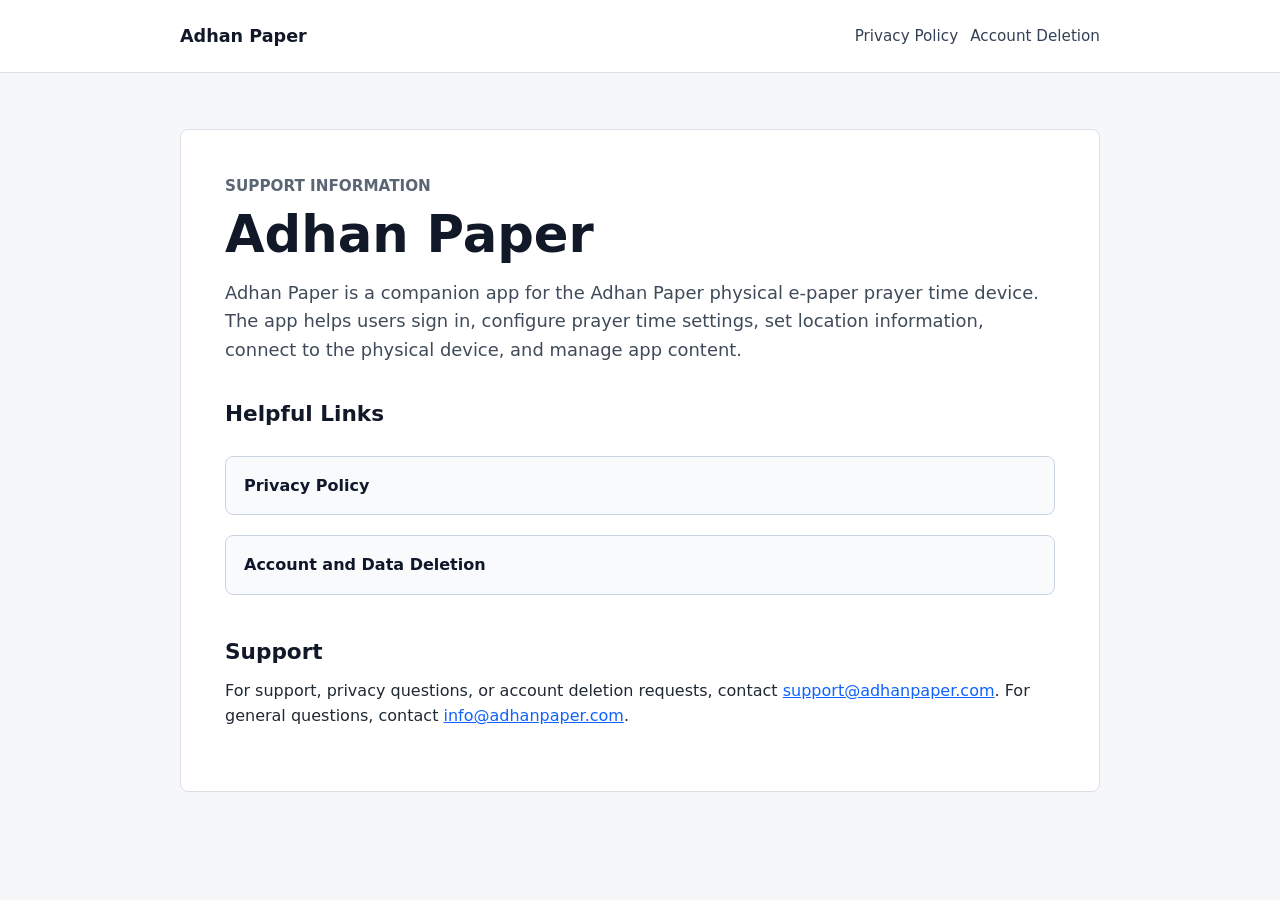
==== index.html @ adb414c2 "Add Adhan Paper public support site" ====
<!doctype html>
<html lang="en">
  <head>
    <meta charset="utf-8">
    <meta name="viewport" content="width=device-width, initial-scale=1">
    <title>Adhan Paper</title>
    <link rel="stylesheet" href="styles.css">
  </head>
  <body>
    <header class="site-header">
      <div class="site-header__inner">
        <a class="brand" href="./">Adhan Paper</a>
        <nav class="nav" aria-label="Main navigation">
          <a href="privacy/">Privacy Policy</a>
          <a href="account-deletion/">Account Deletion</a>
        </nav>
      </div>
    </header>

    <main class="page">
      <section class="panel">
        <p class="eyebrow">Support information</p>
        <h1>Adhan Paper</h1>
        <p class="lead">
          Adhan Paper is a companion app for the Adhan Paper physical e-paper prayer
          time device. The app helps users sign in, configure prayer time settings,
          set location information, connect to the physical device, and manage app
          content.
        </p>

        <h2>Helpful Links</h2>
        <ul class="link-list">
          <li><a href="privacy/">Privacy Policy</a></li>
          <li><a href="account-deletion/">Account and Data Deletion</a></li>
        </ul>

        <h2>Support</h2>
        <p>
          For support, privacy questions, or account deletion requests, contact
          <a href="mailto:support@adhanpaper.com">support@adhanpaper.com</a>.
          For general questions, contact
          <a href="mailto:info@adhanpaper.com">info@adhanpaper.com</a>.
        </p>
      </section>
    </main>
  </body>
</html>
---- styles.css ----
* {
  box-sizing: border-box;
}

:root {
  color-scheme: light;
  font-family:
    Inter, ui-sans-serif, system-ui, -apple-system, BlinkMacSystemFont, "Segoe UI",
    sans-serif;
  background: #f6f7f9;
  color: #1f2933;
}

body {
  margin: 0;
  min-height: 100vh;
  background: #f6f7f9;
  line-height: 1.6;
}

a {
  color: #0f62fe;
}

.site-header {
  border-bottom: 1px solid #dce1e7;
  background: #ffffff;
}

.site-header__inner,
.page {
  width: min(100% - 32px, 920px);
  margin: 0 auto;
}

.site-header__inner {
  display: flex;
  min-height: 72px;
  align-items: center;
  justify-content: space-between;
  gap: 24px;
}

.brand {
  color: #111827;
  font-size: 1.1rem;
  font-weight: 700;
  text-decoration: none;
}

.nav {
  display: flex;
  flex-wrap: wrap;
  gap: 12px;
  font-size: 0.95rem;
}

.nav a {
  color: #334155;
  text-decoration: none;
}

.nav a:hover,
.brand:hover {
  text-decoration: underline;
}

.page {
  padding: 56px 0 72px;
}

.panel {
  border: 1px solid #dce1e7;
  border-radius: 8px;
  background: #ffffff;
  padding: clamp(24px, 4vw, 44px);
}

.eyebrow {
  margin: 0 0 8px;
  color: #5b6675;
  font-size: 0.95rem;
  font-weight: 700;
  letter-spacing: 0;
  text-transform: uppercase;
}

h1 {
  margin: 0 0 16px;
  color: #111827;
  font-size: clamp(2rem, 4vw, 3.4rem);
  line-height: 1.1;
  letter-spacing: 0;
}

h2 {
  margin: 36px 0 12px;
  color: #111827;
  font-size: 1.35rem;
  line-height: 1.25;
  letter-spacing: 0;
}

p,
ul {
  margin: 0 0 18px;
}

ul {
  padding-left: 1.25rem;
}

li {
  margin: 0 0 8px;
}

.lead {
  color: #3f4b5a;
  font-size: 1.12rem;
}

.link-list {
  display: grid;
  gap: 12px;
  margin: 28px 0;
  padding: 0;
  list-style: none;
}

.link-list a {
  display: block;
  border: 1px solid #cbd5e1;
  border-radius: 8px;
  padding: 16px 18px;
  background: #f8fafc;
  color: #0f172a;
  font-weight: 700;
  text-decoration: none;
}

.link-list a:hover {
  border-color: #0f62fe;
  color: #0f62fe;
}

.meta {
  color: #5b6675;
}

.footer {
  margin-top: 36px;
  color: #5b6675;
  font-size: 0.95rem;
}

@media (max-width: 640px) {
  .site-header__inner {
    align-items: flex-start;
    flex-direction: column;
    justify-content: center;
    padding: 16px 0;
  }

  .page {
    padding-top: 32px;
  }
}
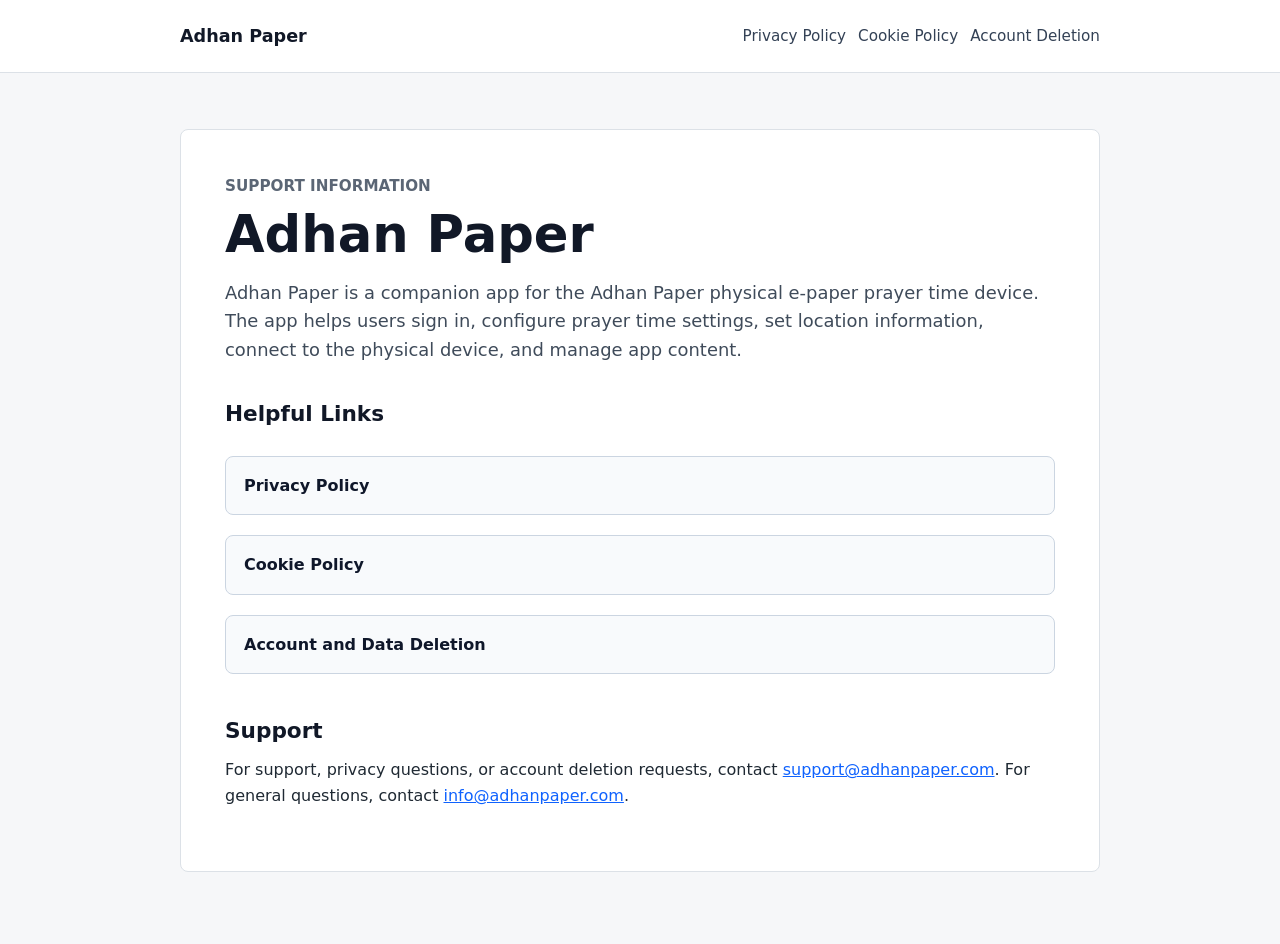
==== commit b1771e41: "Update privacy policy disclosures" ====
--- a/index.html
+++ b/index.html
@@ -12,6 +12,7 @@
         <a class="brand" href="./">Adhan Paper</a>
         <nav class="nav" aria-label="Main navigation">
           <a href="privacy/">Privacy Policy</a>
+          <a href="cookie-policy/">Cookie Policy</a>
           <a href="account-deletion/">Account Deletion</a>
         </nav>
       </div>
@@ -31,6 +32,7 @@
         <h2>Helpful Links</h2>
         <ul class="link-list">
           <li><a href="privacy/">Privacy Policy</a></li>
+          <li><a href="cookie-policy/">Cookie Policy</a></li>
           <li><a href="account-deletion/">Account and Data Deletion</a></li>
         </ul>
 
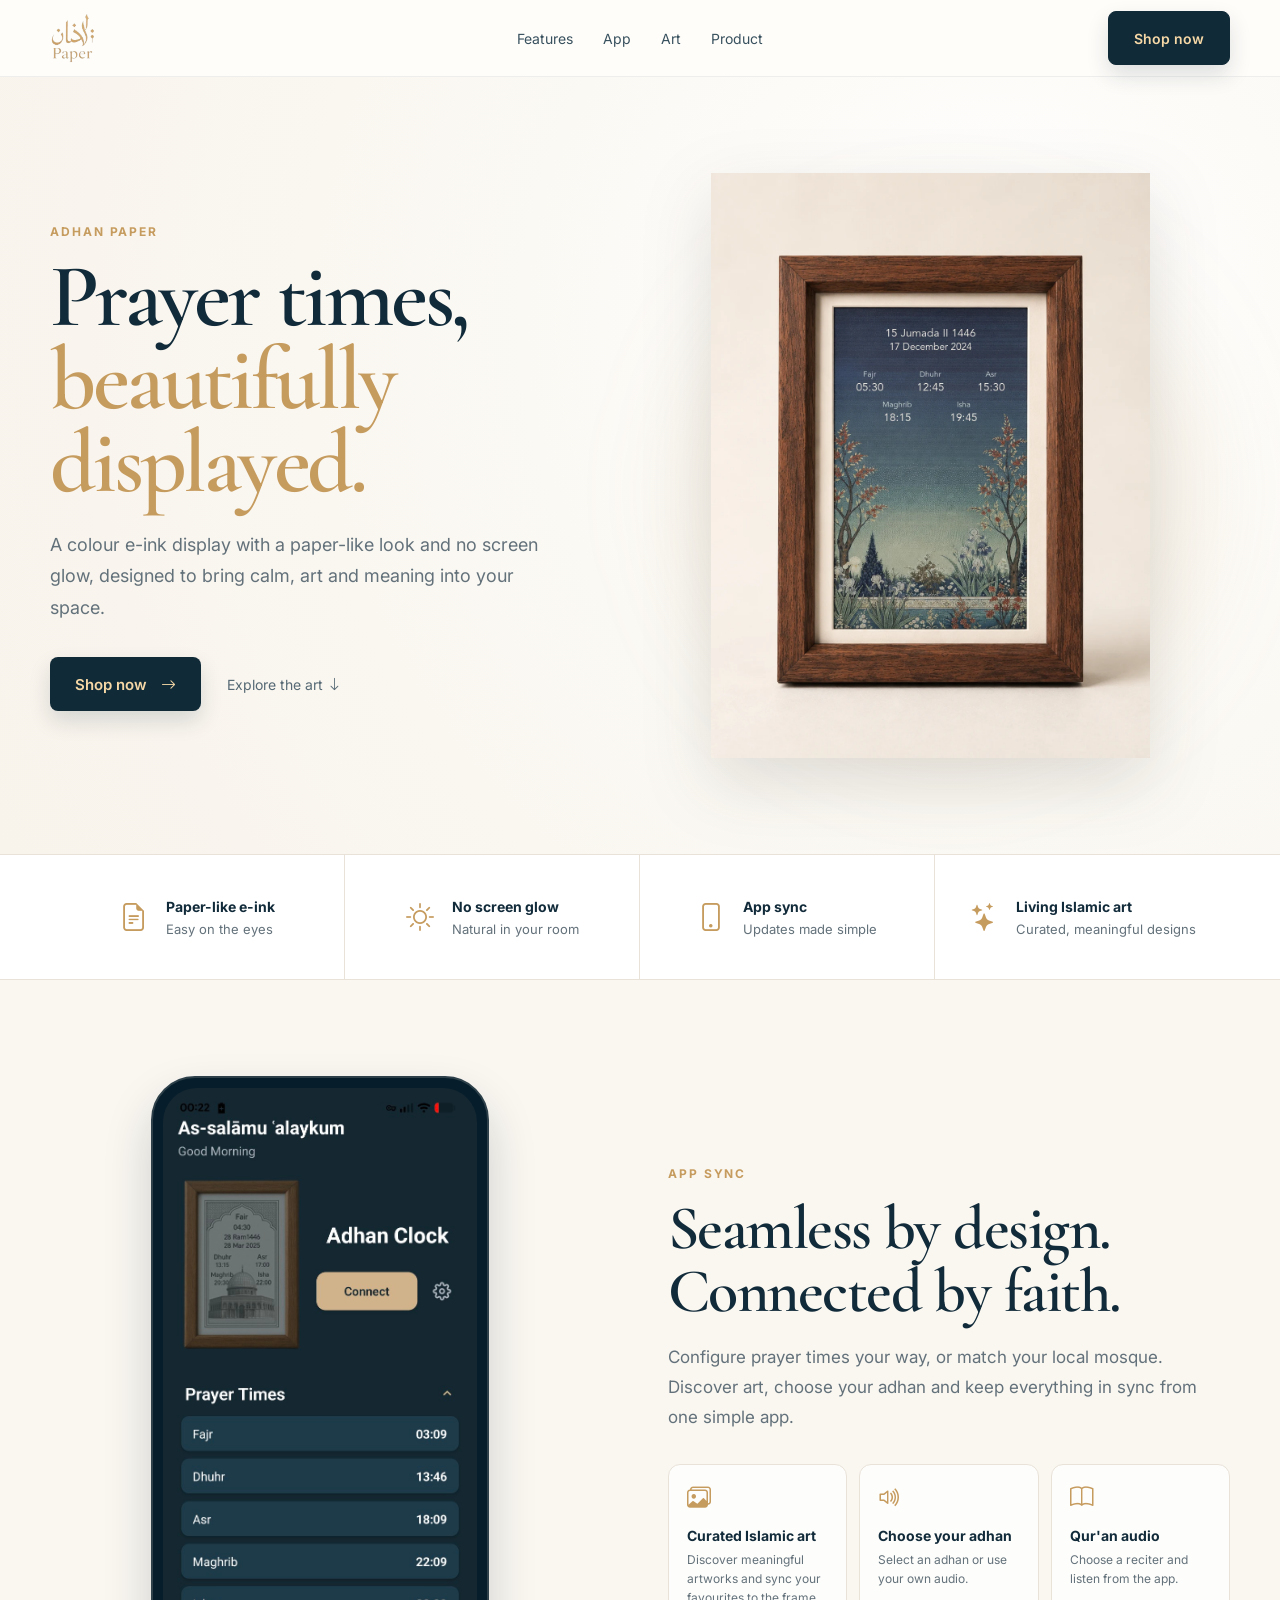
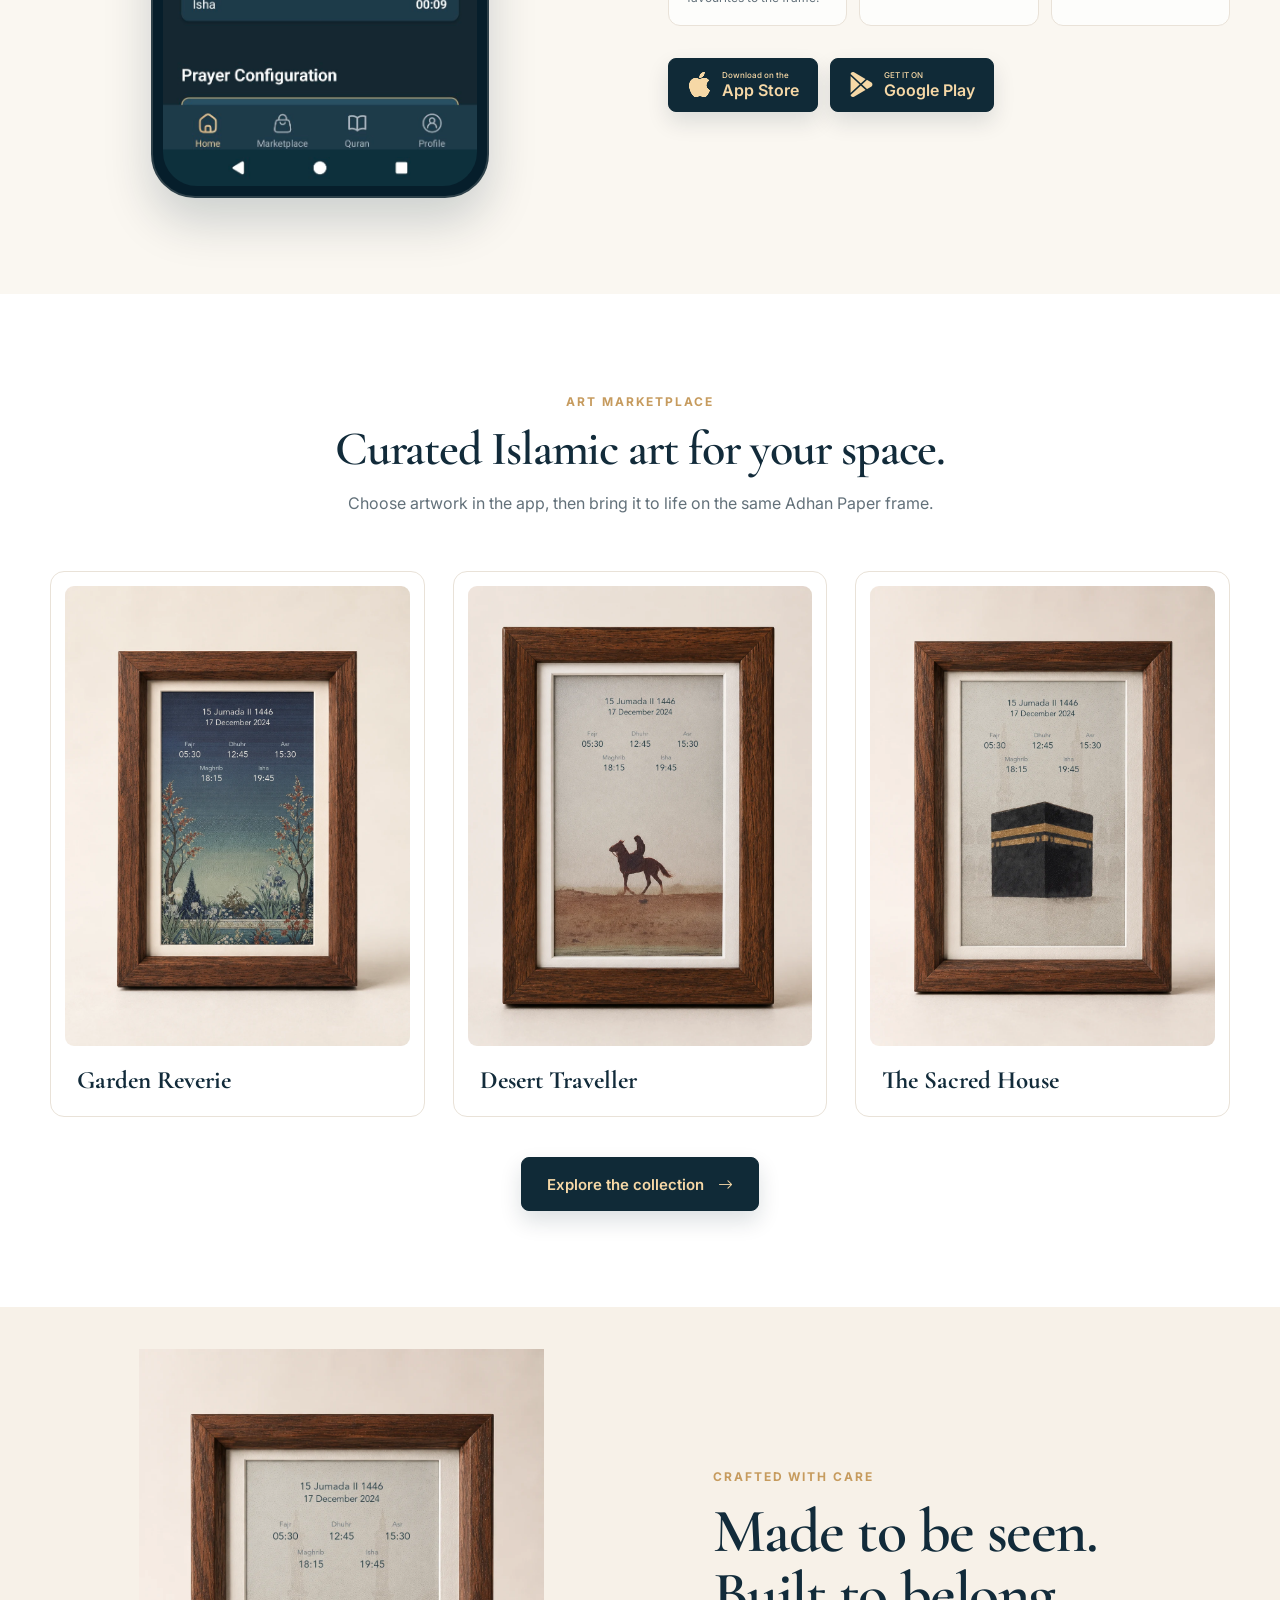
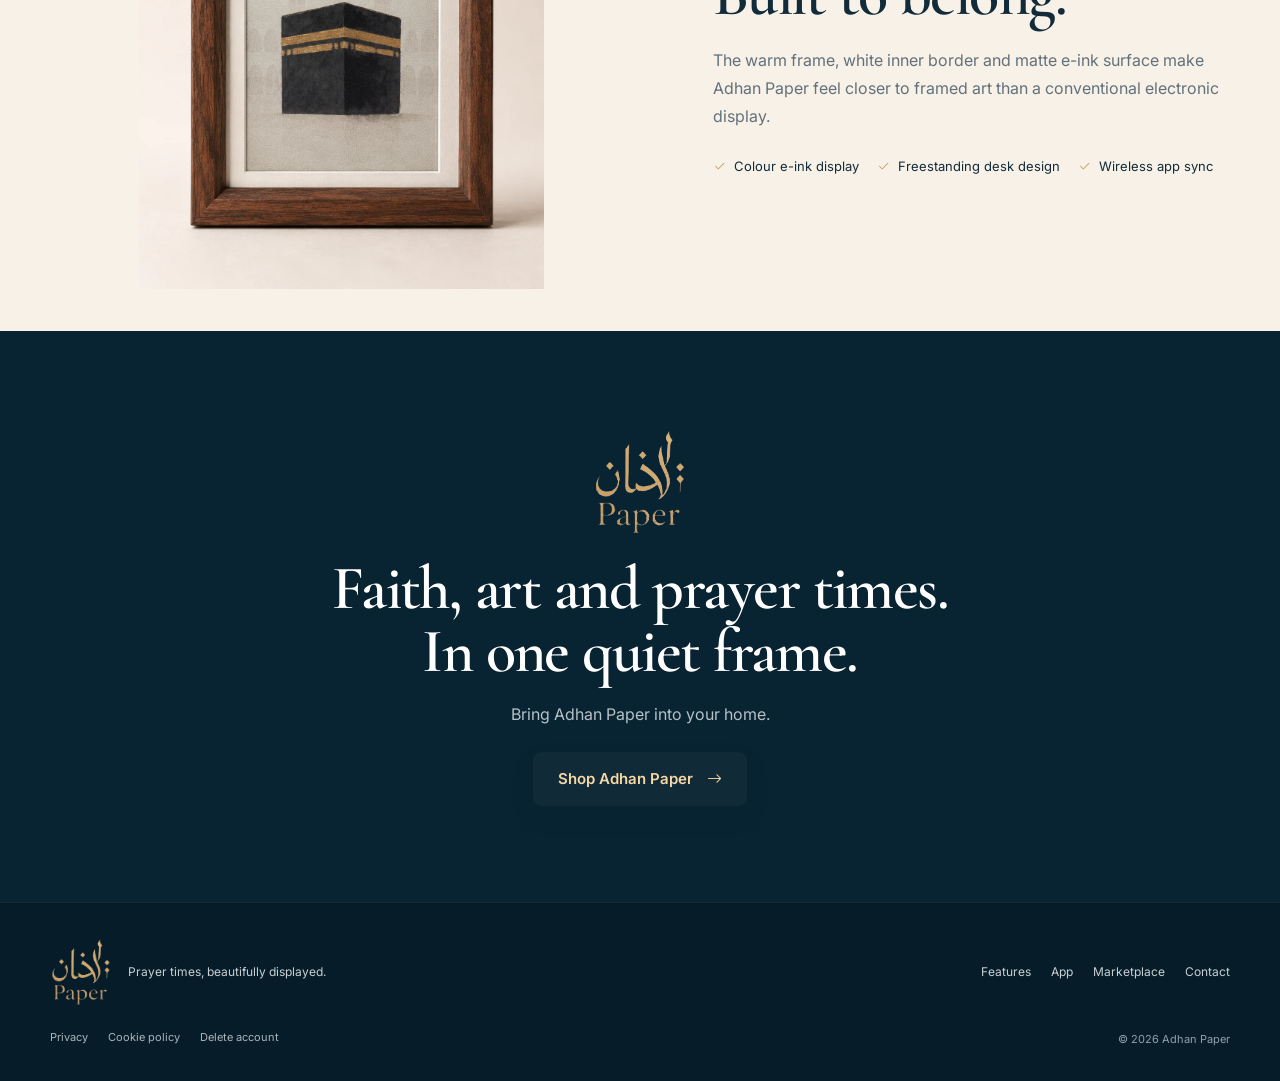
==== commit 18d3f015: "Launch Adhan Paper landing page" ====
--- a/index.html
+++ b/index.html
@@ -1,49 +1,234 @@
 <!doctype html>
 <html lang="en">
-  <head>
-    <meta charset="utf-8">
-    <meta name="viewport" content="width=device-width, initial-scale=1">
-    <title>Adhan Paper</title>
-    <link rel="stylesheet" href="styles.css">
-  </head>
-  <body>
-    <header class="site-header">
-      <div class="site-header__inner">
-        <a class="brand" href="./">Adhan Paper</a>
-        <nav class="nav" aria-label="Main navigation">
-          <a href="privacy/">Privacy Policy</a>
-          <a href="cookie-policy/">Cookie Policy</a>
-          <a href="account-deletion/">Account Deletion</a>
-        </nav>
-      </div>
-    </header>
-
-    <main class="page">
-      <section class="panel">
-        <p class="eyebrow">Support information</p>
-        <h1>Adhan Paper</h1>
-        <p class="lead">
-          Adhan Paper is a companion app for the Adhan Paper physical e-paper prayer
-          time device. The app helps users sign in, configure prayer time settings,
-          set location information, connect to the physical device, and manage app
-          content.
-        </p>
-
-        <h2>Helpful Links</h2>
-        <ul class="link-list">
-          <li><a href="privacy/">Privacy Policy</a></li>
-          <li><a href="cookie-policy/">Cookie Policy</a></li>
-          <li><a href="account-deletion/">Account and Data Deletion</a></li>
-        </ul>
-
-        <h2>Support</h2>
-        <p>
-          For support, privacy questions, or account deletion requests, contact
-          <a href="mailto:support@adhanpaper.com">support@adhanpaper.com</a>.
-          For general questions, contact
-          <a href="mailto:info@adhanpaper.com">info@adhanpaper.com</a>.
-        </p>
-      </section>
-    </main>
-  </body>
+<head>
+  <meta charset="utf-8" />
+  <meta name="viewport" content="width=device-width, initial-scale=1" />
+  <meta name="theme-color" content="#fbf8f2" />
+  <meta name="description" content="Adhan Paper — prayer times, beautifully displayed on a paper-like colour e-ink frame." />
+  <title>Adhan Paper — Prayer times, beautifully displayed</title>
+
+  <link rel="preconnect" href="https://fonts.googleapis.com">
+  <link rel="preconnect" href="https://fonts.gstatic.com" crossorigin>
+  <link rel="icon" type="image/png" href="assets/logo-gold.png" />
+  <link href="https://fonts.googleapis.com/css2?family=Cormorant+Garamond:wght@500;600;700&amp;family=Inter:wght@400;500;600;700&amp;display=swap" rel="stylesheet">
+  <link rel="stylesheet" href="https://cdn.jsdelivr.net/npm/bootstrap-icons@1.11.3/font/bootstrap-icons.min.css">
+  <link rel="stylesheet" href="styles.css?v=20260904-2" />
+</head>
+<body>
+  <header class="site-header" id="top">
+    <div class="container header-inner">
+      <a class="brand" href="#top" aria-label="Adhan Paper home">
+        <img src="assets/logo-gold.png" alt="Adhan Paper" />
+      </a>
+      <nav class="desktop-nav" aria-label="Primary navigation">
+        <a href="#features">Features</a>
+        <a href="#app">App</a>
+        <a href="#art">Art</a>
+        <a href="#product">Product</a>
+      </nav>
+      <a class="nav-cta" href="#buy" data-shop-link>Shop now</a>
+    </div>
+  </header>
+
+  <main>
+    <section class="hero section-pad">
+      <div class="container hero-grid">
+        <div class="hero-copy reveal">
+          <span class="eyebrow">ADHAN PAPER</span>
+          <h1>Prayer times,<br><em>beautifully displayed.</em></h1>
+          <p class="lead">A colour e-ink display with a paper-like look and no screen glow, designed to bring calm, art and meaning into your space.</p>
+          <div class="hero-actions">
+            <a class="button button-primary" href="#buy" data-shop-link>Shop now <i class="bi bi-arrow-right"></i></a>
+            <a class="text-link" href="#art">Explore the art <i class="bi bi-arrow-down"></i></a>
+          </div>
+        </div>
+        <div class="hero-visual reveal delay-1">
+          <img src="assets/art-garden-with-times.webp" alt="Adhan Paper displaying Garden Reverie with the date and daily prayer times" />
+        </div>
+      </div>
+    </section>
+
+    <section class="feature-strip" id="features" aria-label="Key features">
+      <div class="container feature-grid">
+        <article class="feature-item">
+          <i class="bi bi-file-earmark-text"></i>
+          <div><strong>Paper-like e-ink</strong><span>Easy on the eyes</span></div>
+        </article>
+        <article class="feature-item">
+          <i class="bi bi-brightness-high"></i>
+          <div><strong>No screen glow</strong><span>Natural in your room</span></div>
+        </article>
+        <article class="feature-item">
+          <i class="bi bi-phone"></i>
+          <div><strong>App sync</strong><span>Updates made simple</span></div>
+        </article>
+        <article class="feature-item">
+          <i class="bi bi-stars"></i>
+          <div><strong>Living Islamic art</strong><span>Curated, meaningful designs</span></div>
+        </article>
+      </div>
+    </section>
+
+    <section class="app-section section-pad" id="app">
+      <div class="container app-grid">
+        <div class="app-showcase-single reveal" aria-label="Adhan Paper app home screen">
+          <div class="app-phone-frame">
+            <img src="assets/app-home.png" alt="Adhan Paper app home screen with prayer times" />
+          </div>
+          <div class="store-buttons store-buttons-mobile" aria-label="Download the Adhan Paper app">
+            <a class="store-button" href="#" data-app-link aria-label="Download on the App Store"><i class="bi bi-apple"></i><span><small>Download on the</small>App Store</span></a>
+            <a class="store-button" href="#" data-play-link aria-label="Get it on Google Play"><i class="bi bi-google-play"></i><span><small>GET IT ON</small>Google Play</span></a>
+          </div>
+        </div>
+        <div class="app-copy reveal delay-1">
+          <span class="eyebrow">APP SYNC</span>
+          <h2>Seamless by design.<br>Connected by faith.</h2>
+          <p>Configure prayer times your way, or match your local mosque. Discover art, choose your adhan and keep everything in sync from one simple app.</p>
+          <div class="mini-features">
+            <article>
+              <i class="bi bi-images"></i>
+              <div><strong>Curated Islamic art</strong><span>Discover meaningful artworks and sync your favourites to the frame.</span></div>
+            </article>
+            <article>
+              <i class="bi bi-volume-up"></i>
+              <div><strong>Choose your adhan</strong><span>Select an adhan or use your own audio.</span></div>
+            </article>
+            <article>
+              <i class="bi bi-book"></i>
+              <div><strong>Qur'an audio</strong><span>Choose a reciter and listen from the app.</span></div>
+            </article>
+          </div>
+          <div class="store-buttons store-buttons-desktop">
+            <a class="store-button" href="#" data-app-link aria-label="Download on the App Store"><i class="bi bi-apple"></i><span><small>Download on the</small>App Store</span></a>
+            <a class="store-button" href="#" data-play-link aria-label="Get it on Google Play"><i class="bi bi-google-play"></i><span><small>GET IT ON</small>Google Play</span></a>
+          </div>
+        </div>
+      </div>
+    </section>
+
+    <section class="art-section section-pad" id="art">
+      <div class="container">
+        <div class="section-heading centered reveal">
+          <span class="eyebrow">ART MARKETPLACE</span>
+          <h2>Curated Islamic art for your space.</h2>
+          <p>Choose artwork in the app, then bring it to life on the same Adhan Paper frame.</p>
+        </div>
+
+        <div class="art-grid">
+          <article class="art-card reveal">
+            <div class="art-frame"><img src="assets/art-garden-with-times.webp" alt="Garden Reverie on Adhan Paper with Islamic and Gregorian dates and five daily prayer times" loading="lazy" /></div>
+            <h3>Garden Reverie</h3>
+          </article>
+          <article class="art-card reveal delay-1">
+            <div class="art-frame"><img src="assets/art-desert-rider-with-times.webp" alt="Desert Traveller on Adhan Paper with Islamic and Gregorian dates and five daily prayer times" loading="lazy" /></div>
+            <h3>Desert Traveller</h3>
+          </article>
+          <article class="art-card reveal delay-2">
+            <div class="art-frame"><img src="assets/art-kaaba-with-times.webp" alt="The Sacred House on Adhan Paper with Islamic and Gregorian dates and five daily prayer times" loading="lazy" /></div>
+            <h3>The Sacred House</h3>
+          </article>
+        </div>
+
+        <div class="center-action reveal">
+          <a class="button button-outline" href="#" data-marketplace-link>Explore the collection <i class="bi bi-arrow-right"></i></a>
+        </div>
+      </div>
+    </section>
+
+    <section class="product-section" id="product">
+      <div class="container product-grid">
+        <div class="product-image reveal"><img src="assets/art-kaaba-with-times.webp" alt="Adhan Paper displaying The Sacred House with the date and daily prayer times" loading="lazy" /></div>
+        <div class="product-copy reveal delay-1">
+          <span class="eyebrow">CRAFTED WITH CARE</span>
+          <h2>Made to be seen.<br>Built to belong.</h2>
+          <p>The warm frame, white inner border and matte e-ink surface make Adhan Paper feel closer to framed art than a conventional electronic display.</p>
+          <div class="product-points">
+            <span><i class="bi bi-check2"></i> Colour e-ink display</span>
+            <span><i class="bi bi-check2"></i> Freestanding desk design</span>
+            <span><i class="bi bi-check2"></i> Wireless app sync</span>
+          </div>
+        </div>
+      </div>
+    </section>
+
+    <section class="closing-cta section-pad" id="buy">
+      <div class="container closing-inner reveal">
+        <img src="assets/logo-gold.png" alt="" aria-hidden="true" />
+        <h2>Faith, art and prayer times.<br>In one quiet frame.</h2>
+        <p>Bring Adhan Paper into your home.</p>
+        <a class="button button-primary" href="#" data-shop-link>Shop Adhan Paper <i class="bi bi-arrow-right"></i></a>
+      </div>
+    </section>
+  </main>
+
+  <footer class="site-footer">
+    <div class="container footer-inner">
+      <div class="footer-brand">
+        <img src="assets/logo-gold.png" alt="Adhan Paper" />
+        <span>Prayer times, beautifully displayed.</span>
+      </div>
+      <div class="footer-links">
+        <a href="#features">Features</a>
+        <a href="#app">App</a>
+        <a href="#art">Marketplace</a>
+        <a href="mailto:info@adhanpaper.com">Contact</a>
+      </div>
+      <nav class="footer-legal" aria-label="Legal links">
+        <a href="privacy/">Privacy</a>
+        <a href="cookie-policy/">Cookie policy</a>
+        <a href="account-deletion/">Delete account</a>
+      </nav>
+      <div class="footer-meta">
+        <small>© <span id="year"></span> Adhan Paper</small>
+      </div>
+    </div>
+  </footer>
+
+
+  <div class="waitlist-modal" id="waitlist-modal" aria-hidden="true">
+    <div class="waitlist-backdrop" data-waitlist-close></div>
+    <section class="waitlist-dialog" role="dialog" aria-modal="true" aria-labelledby="waitlist-title" aria-describedby="waitlist-description">
+      <button class="waitlist-close" type="button" aria-label="Close" data-waitlist-close>
+        <i class="bi bi-x-lg"></i>
+      </button>
+
+      <div class="waitlist-mark" aria-hidden="true">
+        <img src="assets/logo-gold.png" alt="" />
+      </div>
+
+      <div class="waitlist-form-view">
+        <span class="eyebrow">LAUNCHING SOON</span>
+        <h2 id="waitlist-title">Be first to bring
+          <em>Adhan Paper</em> home.</h2>
+        <p id="waitlist-description">Leave your email and we’ll let you know when Adhan Paper becomes available.</p>
+
+        <form class="waitlist-form" id="waitlist-form" novalidate>
+          <label for="waitlist-email">Email address</label>
+          <div class="waitlist-input-row">
+            <input id="waitlist-email" name="email" type="email" inputmode="email" autocomplete="email" placeholder="you@example.com" required />
+            <button class="button button-primary" type="submit">Join the list <i class="bi bi-arrow-right"></i></button>
+          </div>
+          <div class="waitlist-turnstile" id="waitlist-turnstile" aria-live="polite"></div>
+          <div class="waitlist-honeypot" aria-hidden="true">
+            <label for="waitlist-website">Website</label>
+            <input id="waitlist-website" name="website" type="text" tabindex="-1" autocomplete="off" />
+          </div>
+          <p class="waitlist-error" id="waitlist-error" role="alert"></p>
+          <p class="waitlist-privacy"><i class="bi bi-lock"></i> Launch updates only. No spam. <a href="privacy/">Privacy policy</a></p>
+        </form>
+      </div>
+
+      <div class="waitlist-success" aria-live="polite">
+        <div class="waitlist-success-icon"><i class="bi bi-check2"></i></div>
+        <span class="eyebrow">YOU’RE ON THE LIST</span>
+        <h2>We’ll keep you posted.</h2>
+        <p>Thank you for your interest in Adhan Paper. We’ll email you when launch details are ready.</p>
+        <button class="button button-outline" type="button" data-waitlist-close>Back to the site</button>
+      </div>
+    </section>
+  </div>
+
+  <div class="toast" role="status" aria-live="polite"></div>
+  <script src="script.js"></script>
+</body>
 </html>
--- a/styles.css
+++ b/styles.css
@@ -1,167 +1,412 @@
-* {
-  box-sizing: border-box;
-}
-
 :root {
-  color-scheme: light;
-  font-family:
-    Inter, ui-sans-serif, system-ui, -apple-system, BlinkMacSystemFont, "Segoe UI",
-    sans-serif;
-  background: #f6f7f9;
-  color: #1f2933;
-}
-
+  --navy: #102a37;
+  --navy-deep: #082331;
+  --gold: #c69b5e;
+  --gold-soft: #ddc29a;
+  --cream: #faf7f1;
+  --paper: #fffdfa;
+  --ink: #122b3a;
+  --muted: #63717a;
+  --line: #e9e2d8;
+  --shadow: 0 24px 70px rgba(35, 31, 24, .12);
+  --serif: "Cormorant Garamond", Georgia, serif;
+  --sans: "Inter", system-ui, sans-serif;
+}
+
+* { box-sizing: border-box; }
+html { scroll-behavior: smooth; }
 body {
   margin: 0;
-  min-height: 100vh;
-  background: #f6f7f9;
-  line-height: 1.6;
-}
-
-a {
-  color: #0f62fe;
-}
+  color: var(--ink);
+  background: var(--paper);
+  font-family: var(--sans);
+  -webkit-font-smoothing: antialiased;
+}
+img { display: block; max-width: 100%; }
+a { color: inherit; text-decoration: none; }
+button, a { -webkit-tap-highlight-color: transparent; }
+.container { width: min(1180px, calc(100% - 48px)); margin: 0 auto; }
+.section-pad { padding: 96px 0; }
 
 .site-header {
-  border-bottom: 1px solid #dce1e7;
-  background: #ffffff;
-}
-
-.site-header__inner,
-.page {
-  width: min(100% - 32px, 920px);
-  margin: 0 auto;
-}
-
-.site-header__inner {
+  position: sticky;
+  top: 0;
+  z-index: 50;
+  background: color-mix(in srgb, var(--paper) 92%, transparent);
+  backdrop-filter: blur(14px);
+  border-bottom: 1px solid rgba(18,43,58,.07);
+}
+.header-inner { height: 76px; display: grid; grid-template-columns: 1fr auto 1fr; align-items: center; gap: 28px; }
+.brand img { width: 86px; height: 52px; object-fit: contain; object-position: left center; }
+.desktop-nav { display: flex; align-items: center; gap: 30px; font-size: 14px; color: #38515e; }
+.desktop-nav a { transition: color .2s ease; }
+.desktop-nav a:hover { color: var(--gold); }
+.nav-cta { justify-self: end; display: inline-flex; align-items: center; justify-content: center; min-height: 54px; padding: 0 25px; background: var(--navy); color: #f6d8a6; border: 1px solid var(--navy); border-radius: 8px; font-size: 14px; font-weight: 600; box-shadow: 0 10px 22px rgba(8,35,49,.14); transition: transform .2s ease, background .2s ease, box-shadow .2s ease; }
+.nav-cta:hover { background: #061f2d; color: #f6d8a6; transform: translateY(-2px); }
+
+.hero { min-height: 690px; display: flex; align-items: center; background: radial-gradient(circle at 78% 32%, #ffffff 0, #fbf9f4 42%, #f8f3eb 100%); overflow: hidden; }
+.hero-grid { display: grid; grid-template-columns: .92fr 1.08fr; align-items: center; gap: 72px; }
+.hero-copy { padding: 30px 0; }
+.eyebrow { display: inline-block; color: var(--gold); font-size: 12px; font-weight: 700; letter-spacing: .16em; margin-bottom: 16px; }
+h1, h2, h3 { margin-top: 0; }
+h1 { font-family: var(--serif); font-size: clamp(58px, 7vw, 92px); line-height: .93; letter-spacing: -.035em; margin-bottom: 24px; font-weight: 600; }
+h1 em { color: var(--gold); font-style: normal; }
+h2 { font-family: var(--serif); font-size: clamp(42px, 5vw, 62px); line-height: 1.02; letter-spacing: -.025em; font-weight: 600; margin-bottom: 20px; }
+.lead { max-width: 590px; font-size: 18px; line-height: 1.75; color: var(--muted); margin: 0 0 34px; }
+.hero-actions { display: flex; align-items: center; gap: 26px; flex-wrap: wrap; }
+.button { display: inline-flex; align-items: center; justify-content: center; gap: 14px; min-height: 54px; padding: 0 25px; border-radius: 8px; font-size: 15px; font-weight: 600; transition: transform .2s ease, background .2s ease, box-shadow .2s ease; }
+.button:hover { transform: translateY(-2px); }
+.button-primary { background: var(--navy); color: #f6d8a6; box-shadow: 0 10px 22px rgba(8,35,49,.14); }
+.button-primary:hover { background: #061f2d; }
+.button-outline { background: var(--navy); border: 1px solid var(--navy); color: #f6d8a6; box-shadow: 0 10px 22px rgba(8,35,49,.14); }
+.button-outline:hover { background: #061f2d; color: #f6d8a6; }
+.text-link { font-size: 14px; color: #566974; }
+.hero-visual { position: relative; }
+.hero-visual::before { content: ""; position: absolute; inset: 11% 4% 2% 10%; border-radius: 50%; background: rgba(198,155,94,.12); filter: blur(55px); }
+.hero-visual img { position: relative; width: 100%; max-height: 585px; object-fit: contain; border-radius: 3px; filter: drop-shadow(0 24px 34px rgba(35,31,24,.13)); }
+
+.feature-strip { border-top: 1px solid var(--line); border-bottom: 1px solid var(--line); background: #fff; }
+.feature-grid { display: grid; grid-template-columns: repeat(4, 1fr); }
+.feature-item { min-height: 124px; padding: 28px 24px; display: flex; align-items: center; justify-content: center; gap: 18px; border-right: 1px solid var(--line); }
+.feature-item:last-child { border-right: 0; }
+.feature-item i { font-size: 28px; color: var(--gold); }
+.feature-item strong, .feature-item span { display: block; }
+.feature-item strong { font-size: 14px; margin-bottom: 6px; }
+.feature-item span { font-size: 13px; color: var(--muted); }
+
+.app-section { background: var(--cream); }
+.app-grid { display: grid; grid-template-columns: .98fr 1.02fr; align-items: center; gap: 78px; }
+.app-showcase-single { display: flex; align-items: center; justify-content: center; min-height: 590px; }
+.app-phone-frame { width: min(100%, 338px); padding: 10px; background: #061e2b; border: 2px solid #2e414a; border-radius: 44px; box-shadow: 0 24px 48px rgba(8,35,49,.18); overflow: hidden; }
+.app-phone-frame img { width: 100%; height: auto; display: block; border-radius: 34px; }
+.app-copy p { color: var(--muted); font-size: 17px; line-height: 1.75; max-width: 620px; }
+.mini-features { display: grid; grid-template-columns: repeat(3, minmax(0, 1fr)); gap: 12px; margin: 32px 0; }
+.mini-features article { background: rgba(255,255,255,.72); border: 1px solid var(--line); border-radius: 12px; padding: 18px; min-height: 142px; }
+.mini-features i { color: var(--gold); font-size: 24px; display: block; margin-bottom: 15px; }
+.mini-features strong, .mini-features span { display: block; }
+.mini-features strong { font-size: 14px; margin-bottom: 7px; }
+.mini-features span { color: var(--muted); font-size: 12px; line-height: 1.55; }
+.store-buttons { display: flex; flex-wrap: wrap; gap: 12px; }
+.store-button { display: inline-flex; align-items: center; justify-content: center; gap: 10px; min-height: 54px; padding: 9px 18px; background: var(--navy); border: 1px solid var(--navy); border-radius: 8px; color: #f6d8a6; box-shadow: 0 10px 22px rgba(8,35,49,.12); font-size: 16px; font-weight: 600; transition: transform .2s ease, background .2s ease; }
+.store-button:hover { background: #061f2d; transform: translateY(-2px); }
+.store-button i { font-size: 25px; }
+.store-button span, .store-button small { display: block; }
+.store-button small { font-size: 8px; line-height: 1.1; font-weight: 500; }
+.store-buttons-mobile { display: none; }
+
+.art-section { background: #fff; }
+.section-heading { max-width: 760px; margin-bottom: 54px; }
+.section-heading.centered { text-align: center; margin-left: auto; margin-right: auto; }
+.section-heading h2 { margin-bottom: 12px; }
+#art .section-heading { max-width: none; }
+#art .section-heading h2 { white-space: nowrap; font-size: clamp(16px, 4.1vw, 48px); }
+.section-heading p { color: var(--muted); line-height: 1.7; }
+.art-grid { display: grid; grid-template-columns: repeat(3, 1fr); gap: 28px; }
+.art-card { border: 1px solid var(--line); background: #fff; border-radius: 14px; padding: 14px 14px 22px; overflow: hidden; transition: transform .25s ease, box-shadow .25s ease; }
+.art-card:hover { transform: translateY(-5px); box-shadow: 0 20px 48px rgba(50,42,30,.08); }
+.art-frame { width: 100%; margin: 0 0 20px; aspect-ratio: 3 / 4; overflow: hidden; border-radius: 9px; background: #f7f3ec; }
+.art-frame img { width: 100%; height: 100%; object-fit: cover; object-position: center; display: block; transition: transform .55s ease; }
+.art-card:hover .art-frame img { transform: scale(1.025); }
+.art-card h3 { font-family: var(--serif); font-size: 25px; line-height: 1.15; margin: 0; padding: 0 12px; text-align: left; }
+.art-card p { color: var(--muted); font-size: 12px; line-height: 1.55; margin: 7px 0 0; padding: 0 12px; }
+.price { color: var(--gold); font-weight: 700; font-size: 14px; }
+.center-action { display: flex; justify-content: center; margin-top: 40px; }
+
+.product-section { background: #f7f1e8; overflow: hidden; }
+.product-grid { min-height: 520px; display: grid; grid-template-columns: 1.06fr .94fr; align-items: center; gap: 80px; }
+.product-image { align-self: stretch; min-height: 520px; display: grid; place-items: center; padding: 42px 0; }
+.product-image img { width: 100%; height: 100%; max-height: 540px; object-fit: contain; object-position: center; }
+.product-copy { padding: 70px 0; }
+.product-copy p { max-width: 520px; color: var(--muted); font-size: 16px; line-height: 1.75; }
+.product-points { margin-top: 28px; display: flex; flex-wrap: wrap; gap: 12px 18px; }
+.product-points span { font-size: 13px; display: flex; align-items: center; gap: 8px; }
+.product-points i { color: var(--gold); }
+
+.closing-cta { background: var(--navy-deep); color: white; text-align: center; }
+.closing-inner { max-width: 760px; }
+.closing-inner > img { width: 96px; margin: 0 auto 20px; }
+.closing-inner h2 { color: white; }
+.closing-inner p { color: #b7c2c8; margin-bottom: 28px; }
+
+.site-footer { background: #061d29; color: #c8d0d4; padding: 34px 0; border-top: 1px solid rgba(255,255,255,.06); }
+.footer-inner { display: grid; grid-template-columns: 1fr auto; align-items: center; gap: 20px 32px; }
+.footer-brand { display: flex; align-items: center; gap: 16px; font-size: 12px; }
+.footer-brand img { width: 62px; }
+.footer-links { display: flex; gap: 20px; font-size: 12px; }
+.footer-links a:hover, .footer-legal a:hover { color: var(--gold-soft); }
+.footer-legal { display: flex; flex-wrap: wrap; gap: 20px; font-size: 11px; color: #a9b5bb; }
+.footer-meta { justify-self: end; }
+.site-footer small { font-size: 11px; color: #8fa0a9; }
+
+.toast { position: fixed; left: 50%; bottom: 24px; transform: translate(-50%, 20px); background: #071f2c; color: white; padding: 12px 18px; border-radius: 8px; box-shadow: 0 10px 34px rgba(0,0,0,.24); font-size: 13px; opacity: 0; pointer-events: none; transition: .2s ease; z-index: 100; }
+.toast.show { opacity: 1; transform: translate(-50%, 0); }
+
+.reveal { opacity: 0; transform: translateY(16px); transition: opacity .7s ease, transform .7s ease; }
+.reveal.visible { opacity: 1; transform: translateY(0); }
+.delay-1 { transition-delay: .08s; }
+.delay-2 { transition-delay: .16s; }
+
+@media (max-width: 900px) {
+  .container { width: min(100% - 32px, 760px); }
+  .section-pad { padding: 72px 0; }
+  .header-inner { min-height: 108px; height: auto; grid-template-columns: 1fr auto; grid-template-rows: 58px auto; column-gap: 18px; row-gap: 0; }
+  .desktop-nav { grid-column: 1 / -1; grid-row: 2; display: flex; justify-content: center; gap: 24px; width: 100%; padding: 0 0 13px; overflow-x: auto; scrollbar-width: none; font-size: 12px; white-space: nowrap; }
+  .desktop-nav::-webkit-scrollbar { display: none; }
+  .nav-cta { min-height: 44px; padding: 0 17px; font-size: 12px; }
+  .hero { min-height: auto; }
+  .hero-grid, .app-grid, .product-grid { grid-template-columns: 1fr; }
+  .hero-grid { gap: 40px; }
+  h1 { font-size: clamp(52px, 14vw, 74px); }
+  .hero-visual { order: -1; }
+  .hero-visual img { max-height: 490px; object-fit: contain; }
+  .feature-grid { grid-template-columns: repeat(2, 1fr); }
+  .feature-item:nth-child(2) { border-right: 0; }
+  .feature-item:nth-child(-n+2) { border-bottom: 1px solid var(--line); }
+  .app-grid { gap: 34px; }
+  .app-showcase-single { flex-direction: column; }
+  .store-buttons-mobile { display: flex; width: min(100%, 338px); margin-top: 20px; }
+  .store-buttons-mobile .store-button { flex: 1; }
+  .store-buttons-desktop { display: none; }
+  .mini-features { grid-template-columns: repeat(3, minmax(0, 1fr)); }
+  .art-grid { grid-template-columns: 1fr; max-width: 520px; margin: 0 auto; }
+  .product-grid { gap: 0; }
+  .product-image { min-height: 380px; padding: 34px 0; }
+  .product-copy { padding: 56px 0 70px; }
+  .footer-inner { grid-template-columns: 1fr; text-align: center; }
+  .footer-brand, .footer-links, .footer-legal { justify-content: center; }
+  .footer-meta { justify-self: center; }
+}
+
+@media (max-width: 560px) {
+  .container { width: min(100% - 24px, 520px); }
+  .header-inner { min-height: 102px; grid-template-rows: 56px auto; }
+  .site-header .brand img { width: 72px; }
+  .hero { padding: 24px 0 64px; }
+  .hero-grid { gap: 28px; }
+  .hero-copy { padding-top: 0; }
+  .hero-visual { width: 100%; overflow: hidden; border-radius: 10px; }
+  .hero-visual img { width: 100%; height: 360px; max-height: none; object-fit: cover; object-position: center; }
+  h1 { font-size: 48px; }
+  h2 { font-size: 40px; }
+  .lead { font-size: 16px; }
+  .feature-grid { grid-template-columns: 1fr; }
+  .feature-item { border-right: 0; border-bottom: 1px solid var(--line); justify-content: flex-start; min-height: 94px; }
+  .feature-item:last-child { border-bottom: 0; }
+  .app-showcase-single { min-height: auto; }
+  .app-phone-frame { width: min(82vw, 320px); padding: 8px; border-radius: 38px; }
+  .app-phone-frame img { border-radius: 30px; }
+  .mini-features { grid-template-columns: 1fr; }
+  .store-buttons-mobile { width: min(82vw, 320px); }
+  .store-buttons { flex-direction: column; align-items: stretch; }
+  .store-button { justify-content: center; }
+  #art .section-heading h2 { white-space: normal; font-size: 40px; }
+  .art-card { padding: 22px; }
+  .product-image { min-height: 0; padding: 28px 18px 10px; }
+  .product-image img { width: 100%; height: auto; max-height: none; }
+  .product-copy { padding: 42px 0 64px; }
+  .footer-links { flex-wrap: wrap; }
+}
+
+@media (prefers-reduced-motion: reduce) {
+  *, *::before, *::after { scroll-behavior: auto !important; transition: none !important; animation: none !important; }
+  .reveal { opacity: 1; transform: none; }
+}
+
+/* Launch waitlist modal */
+body.modal-open { overflow: hidden; }
+.waitlist-modal {
+  position: fixed;
+  inset: 0;
+  z-index: 200;
+  display: grid;
+  place-items: center;
+  padding: 24px;
+  opacity: 0;
+  visibility: hidden;
+  pointer-events: none;
+  transition: opacity .22s ease, visibility .22s ease;
+}
+.waitlist-modal.is-open {
+  opacity: 1;
+  visibility: visible;
+  pointer-events: auto;
+}
+.waitlist-backdrop {
+  position: absolute;
+  inset: 0;
+  background: rgba(5, 27, 38, .66);
+  backdrop-filter: blur(10px);
+}
+.waitlist-dialog {
+  position: relative;
+  width: min(620px, 100%);
+  background: var(--paper);
+  border: 1px solid rgba(198,155,94,.28);
+  border-radius: 18px;
+  box-shadow: 0 40px 100px rgba(3, 20, 29, .28);
+  padding: 50px 50px 46px;
+  overflow: hidden;
+  transform: translateY(16px) scale(.985);
+  transition: transform .24s ease;
+}
+.waitlist-modal.is-open .waitlist-dialog { transform: translateY(0) scale(1); }
+.waitlist-dialog::before {
+  content: "";
+  position: absolute;
+  left: 0;
+  top: 0;
+  width: 100%;
+  height: 4px;
+  background: var(--gold);
+}
+.waitlist-close {
+  position: absolute;
+  top: 18px;
+  right: 18px;
+  width: 40px;
+  height: 40px;
+  border: 1px solid var(--line);
+  border-radius: 50%;
+  display: grid;
+  place-items: center;
+  background: rgba(255,255,255,.76);
+  color: var(--navy);
+  cursor: pointer;
+  font-size: 17px;
+  transition: background .2s ease, border-color .2s ease, transform .2s ease;
+}
+.waitlist-close:hover { background: white; border-color: var(--gold-soft); transform: rotate(4deg); }
+.waitlist-mark {
+  width: 72px;
+  height: 72px;
+  display: grid;
+  place-items: center;
+  margin-bottom: 26px;
+  border-radius: 16px;
+  background: var(--navy-deep);
+}
+.waitlist-mark img { width: 52px; height: 52px; object-fit: contain; }
+.waitlist-dialog h2 {
+  font-size: clamp(40px, 6vw, 55px);
+  margin-bottom: 16px;
+  max-width: 520px;
+}
+.waitlist-dialog h2 em { color: var(--gold); font-style: normal; }
+.waitlist-dialog .waitlist-form-view > p,
+.waitlist-success > p {
+  color: var(--muted);
+  line-height: 1.7;
+  margin: 0 0 28px;
+  max-width: 500px;
+}
+.waitlist-form label {
+  display: block;
+  font-size: 12px;
+  font-weight: 700;
+  letter-spacing: .06em;
+  color: var(--ink);
+  margin-bottom: 9px;
+}
+.waitlist-input-row {
+  display: grid;
+  grid-template-columns: minmax(0, 1fr) auto;
+  gap: 10px;
+}
+.waitlist-input-row input {
+  width: 100%;
+  min-height: 54px;
+  padding: 0 17px;
+  border-radius: 8px;
+  border: 1px solid #d7d0c5;
+  background: #fff;
+  color: var(--ink);
+  font: inherit;
+  outline: none;
+  transition: border-color .2s ease, box-shadow .2s ease;
+}
+.waitlist-input-row input::placeholder { color: #9aa2a6; }
+.waitlist-input-row input:focus {
+  border-color: var(--gold);
+  box-shadow: 0 0 0 4px rgba(198,155,94,.12);
+}
+.waitlist-input-row .button { border: 0; cursor: pointer; white-space: nowrap; }
+.waitlist-input-row .button:disabled { opacity: .65; cursor: wait; transform: none; }
+.waitlist-turnstile { min-height: 0; margin-top: 14px; }
+.waitlist-honeypot {
+  position: absolute;
+  width: 1px;
+  height: 1px;
+  overflow: hidden;
+  clip: rect(0 0 0 0);
+  clip-path: inset(50%);
+  white-space: nowrap;
+}
+.waitlist-error {
+  min-height: 20px;
+  margin: 9px 0 0;
+  color: #9b3f32;
+  font-size: 12px;
+}
+.waitlist-privacy {
   display: flex;
-  min-height: 72px;
   align-items: center;
-  justify-content: space-between;
-  gap: 24px;
-}
-
-.brand {
-  color: #111827;
-  font-size: 1.1rem;
-  font-weight: 700;
-  text-decoration: none;
-}
-
-.nav {
-  display: flex;
-  flex-wrap: wrap;
-  gap: 12px;
-  font-size: 0.95rem;
-}
-
-.nav a {
-  color: #334155;
-  text-decoration: none;
-}
-
-.nav a:hover,
-.brand:hover {
-  text-decoration: underline;
-}
-
-.page {
-  padding: 56px 0 72px;
-}
-
-.panel {
-  border: 1px solid #dce1e7;
-  border-radius: 8px;
-  background: #ffffff;
-  padding: clamp(24px, 4vw, 44px);
-}
-
-.eyebrow {
-  margin: 0 0 8px;
-  color: #5b6675;
-  font-size: 0.95rem;
-  font-weight: 700;
-  letter-spacing: 0;
-  text-transform: uppercase;
-}
-
-h1 {
-  margin: 0 0 16px;
-  color: #111827;
-  font-size: clamp(2rem, 4vw, 3.4rem);
-  line-height: 1.1;
-  letter-spacing: 0;
-}
-
-h2 {
-  margin: 36px 0 12px;
-  color: #111827;
-  font-size: 1.35rem;
-  line-height: 1.25;
-  letter-spacing: 0;
-}
-
-p,
-ul {
-  margin: 0 0 18px;
-}
-
-ul {
-  padding-left: 1.25rem;
-}
-
-li {
-  margin: 0 0 8px;
-}
-
-.lead {
-  color: #3f4b5a;
-  font-size: 1.12rem;
-}
-
-.link-list {
+  gap: 7px;
+  margin: 8px 0 0 !important;
+  font-size: 11px;
+  color: #899399 !important;
+}
+.waitlist-privacy i { color: var(--gold); }
+.waitlist-privacy a { color: var(--ink); text-decoration: underline; text-underline-offset: 2px; }
+.waitlist-form-view.is-hidden { display: none; }
+.waitlist-success { display: none; text-align: center; padding: 16px 0 4px; }
+.waitlist-success.is-visible { display: block; }
+.waitlist-success .eyebrow { margin-bottom: 11px; }
+.waitlist-success > p { margin-left: auto; margin-right: auto; }
+.waitlist-success-icon {
+  width: 66px;
+  height: 66px;
+  margin: 0 auto 24px;
+  border-radius: 50%;
   display: grid;
-  gap: 12px;
-  margin: 28px 0;
-  padding: 0;
-  list-style: none;
-}
-
-.link-list a {
-  display: block;
-  border: 1px solid #cbd5e1;
-  border-radius: 8px;
-  padding: 16px 18px;
-  background: #f8fafc;
-  color: #0f172a;
-  font-weight: 700;
-  text-decoration: none;
-}
-
-.link-list a:hover {
-  border-color: #0f62fe;
-  color: #0f62fe;
-}
-
-.meta {
-  color: #5b6675;
-}
-
-.footer {
-  margin-top: 36px;
-  color: #5b6675;
-  font-size: 0.95rem;
-}
-
-@media (max-width: 640px) {
-  .site-header__inner {
-    align-items: flex-start;
-    flex-direction: column;
-    justify-content: center;
-    padding: 16px 0;
-  }
-
-  .page {
-    padding-top: 32px;
-  }
-}
+  place-items: center;
+  background: var(--navy-deep);
+  color: var(--gold-soft);
+  font-size: 30px;
+}
+
+/* Shared legal and account-support pages */
+.legal-page { min-height: 100vh; background: var(--cream); }
+.legal-page .site-header { position: static; background: var(--paper); }
+.legal-header { width: min(100% - 40px, 960px); min-height: 76px; margin: 0 auto; display: flex; align-items: center; justify-content: space-between; gap: 28px; }
+.legal-header .brand img { width: 76px; height: 50px; object-fit: contain; }
+.legal-nav { display: flex; flex-wrap: wrap; gap: 20px; color: #50636e; font-size: 13px; }
+.legal-nav a:hover { color: var(--gold); }
+.legal-main { width: min(100% - 40px, 880px); margin: 0 auto; padding: 64px 0 88px; }
+.legal-panel { border: 1px solid var(--line); border-radius: 16px; background: var(--paper); padding: clamp(28px, 6vw, 62px); box-shadow: 0 20px 60px rgba(35,31,24,.06); }
+.legal-panel .eyebrow { margin: 0 0 12px; }
+.legal-panel h1 { color: var(--ink); font-size: clamp(44px, 7vw, 68px); line-height: 1; margin: 0 0 20px; }
+.legal-panel h2 { color: var(--ink); font-family: var(--serif); font-size: 30px; line-height: 1.15; margin: 42px 0 13px; }
+.legal-panel p, .legal-panel ul { color: #4f6069; font-size: 15px; line-height: 1.75; margin: 0 0 18px; }
+.legal-panel ul { padding-left: 22px; }
+.legal-panel li { margin-bottom: 8px; }
+.legal-panel a { color: #8d6836; text-decoration: underline; text-underline-offset: 3px; }
+.legal-panel .meta { color: #7b898f; font-size: 13px; }
+.legal-footer { border-top: 1px solid var(--line); padding: 26px 20px; text-align: center; color: #76868e; font-size: 12px; }
+
+@media (max-width: 680px) {
+  .legal-header { align-items: flex-start; flex-direction: column; padding: 14px 0 18px; }
+  .legal-nav { gap: 10px 16px; }
+  .legal-main { padding: 28px 0 56px; }
+  .legal-panel h2 { font-size: 27px; }
+}
+.waitlist-success .button { background: var(--navy); color: #f6d8a6; border-color: var(--navy); cursor: pointer; }
+
+@media (max-width: 620px) {
+  .waitlist-modal { padding: 14px; align-items: end; }
+  .waitlist-dialog { padding: 42px 22px 28px; border-radius: 18px 18px 12px 12px; }
+  .waitlist-mark { width: 60px; height: 60px; margin-bottom: 20px; }
+  .waitlist-mark img { width: 44px; height: 44px; }
+  .waitlist-dialog h2 { font-size: 39px; }
+  .waitlist-input-row { grid-template-columns: 1fr; }
+  .waitlist-input-row .button { width: 100%; }
+}
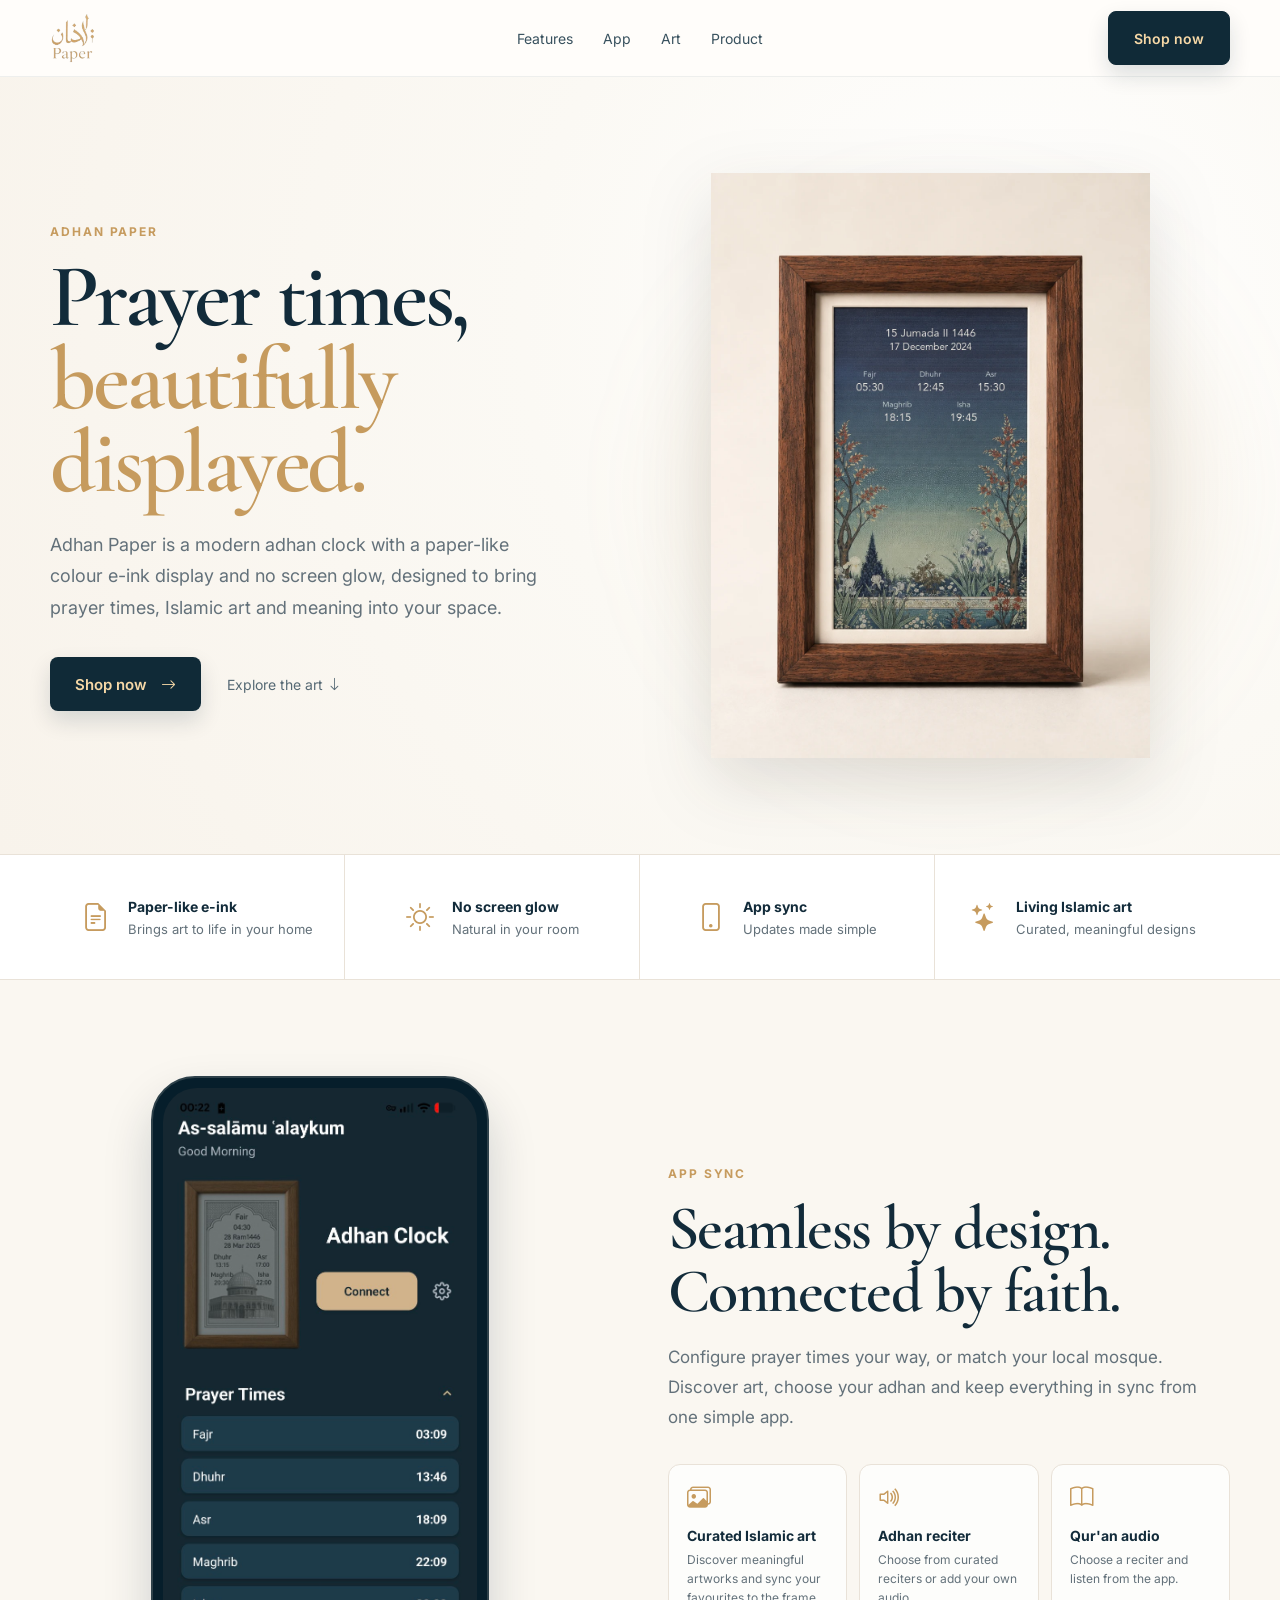
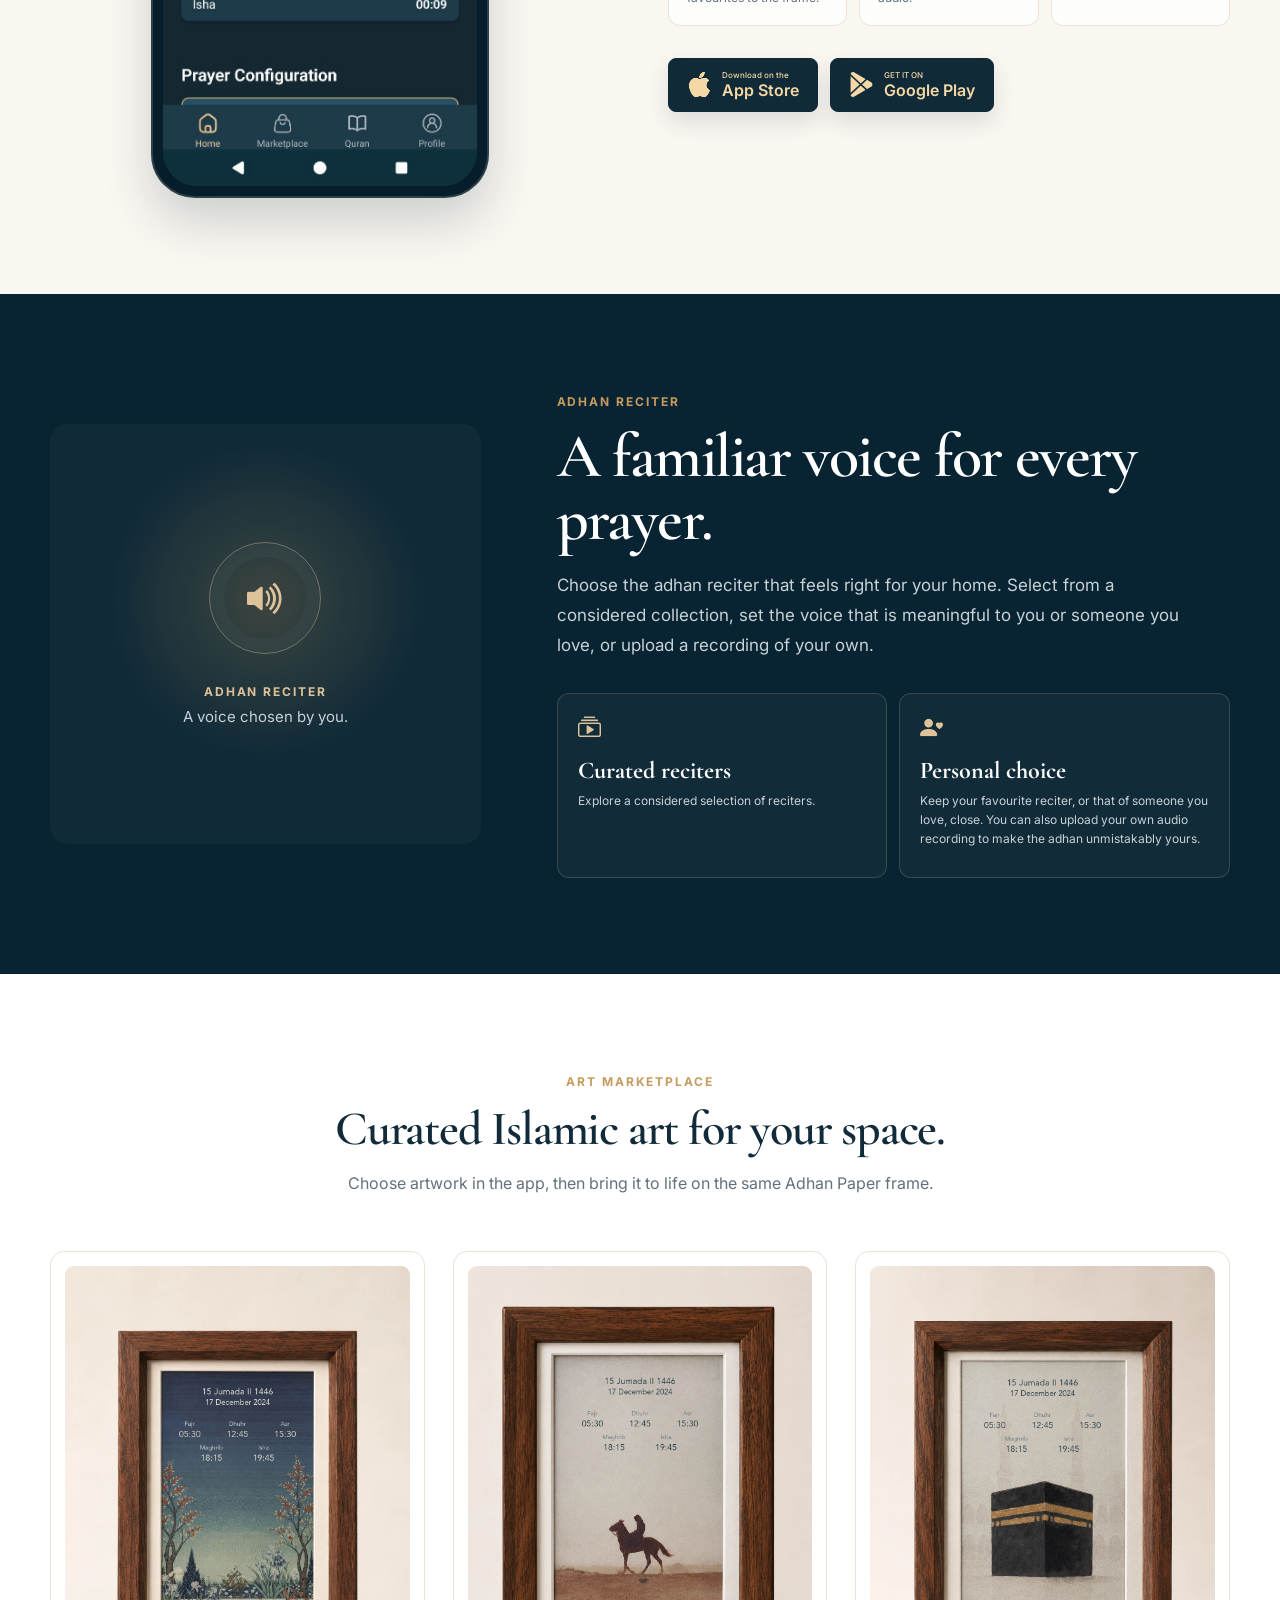
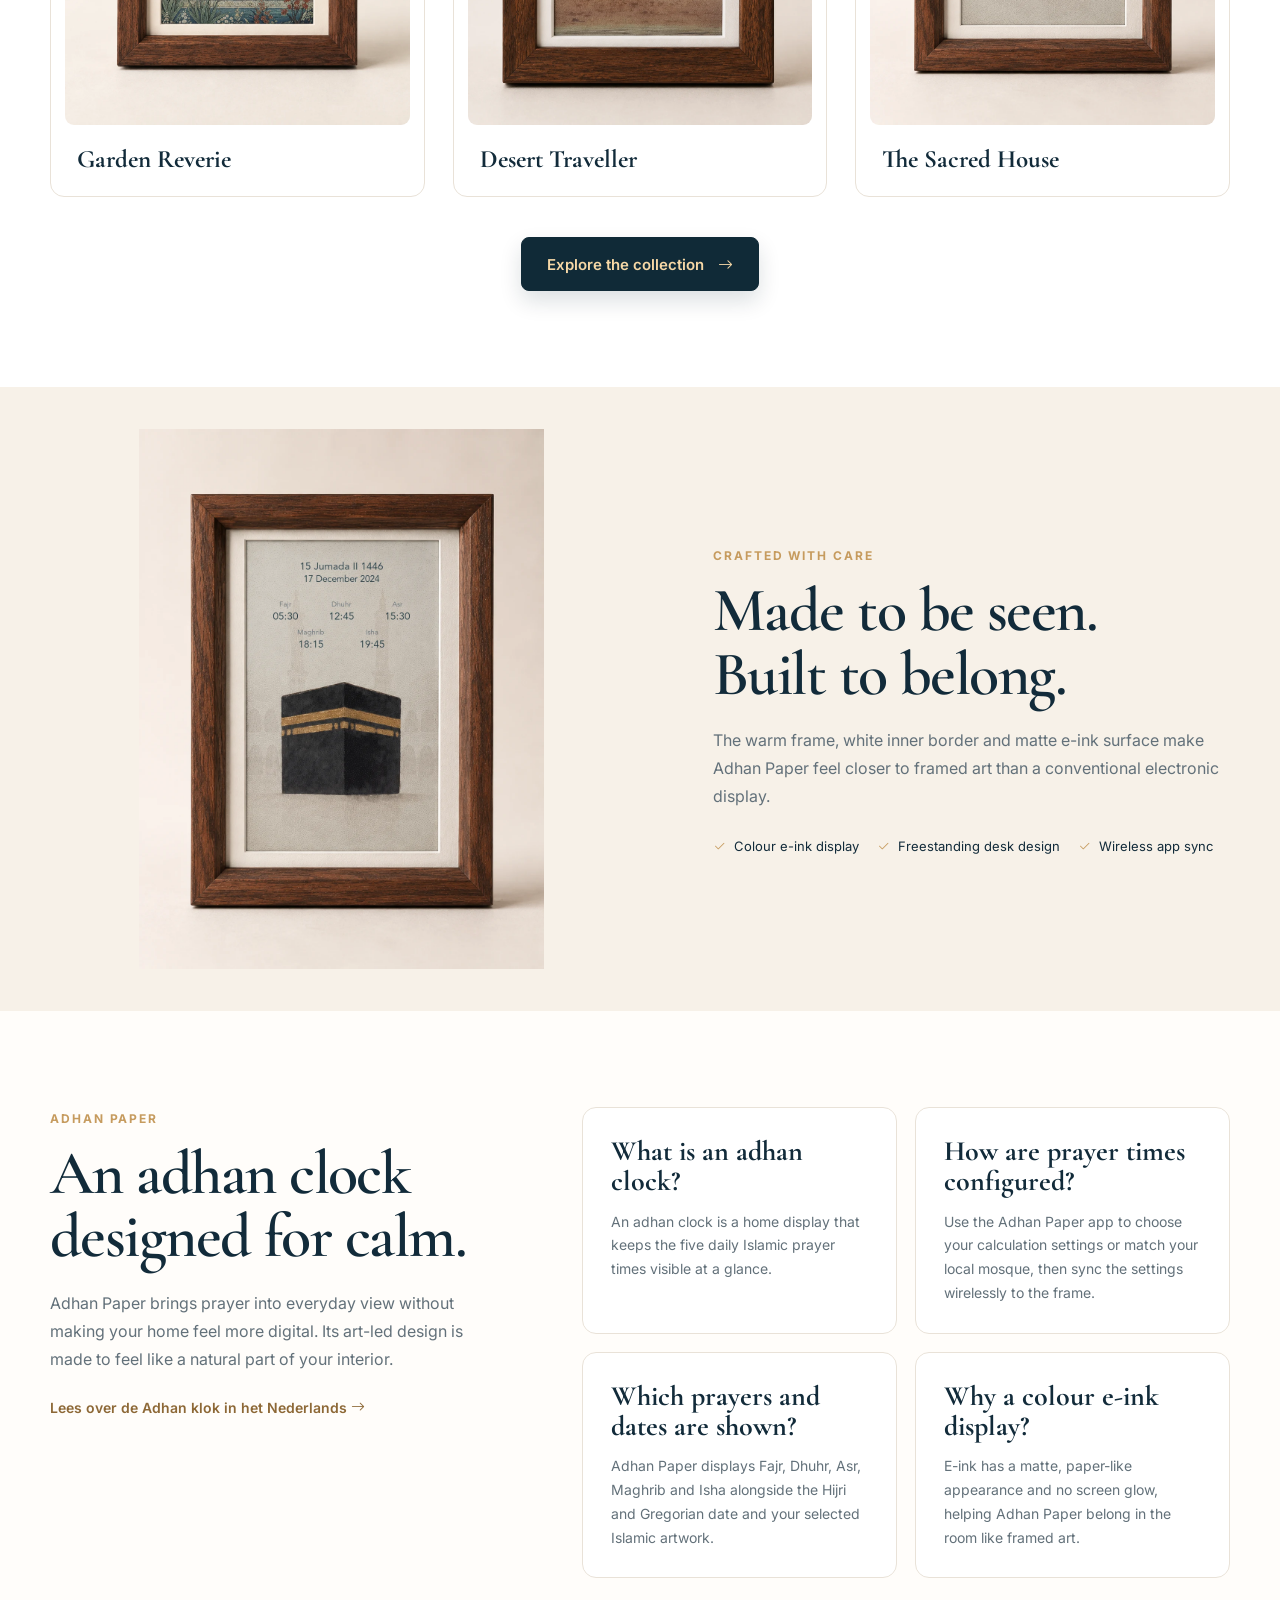
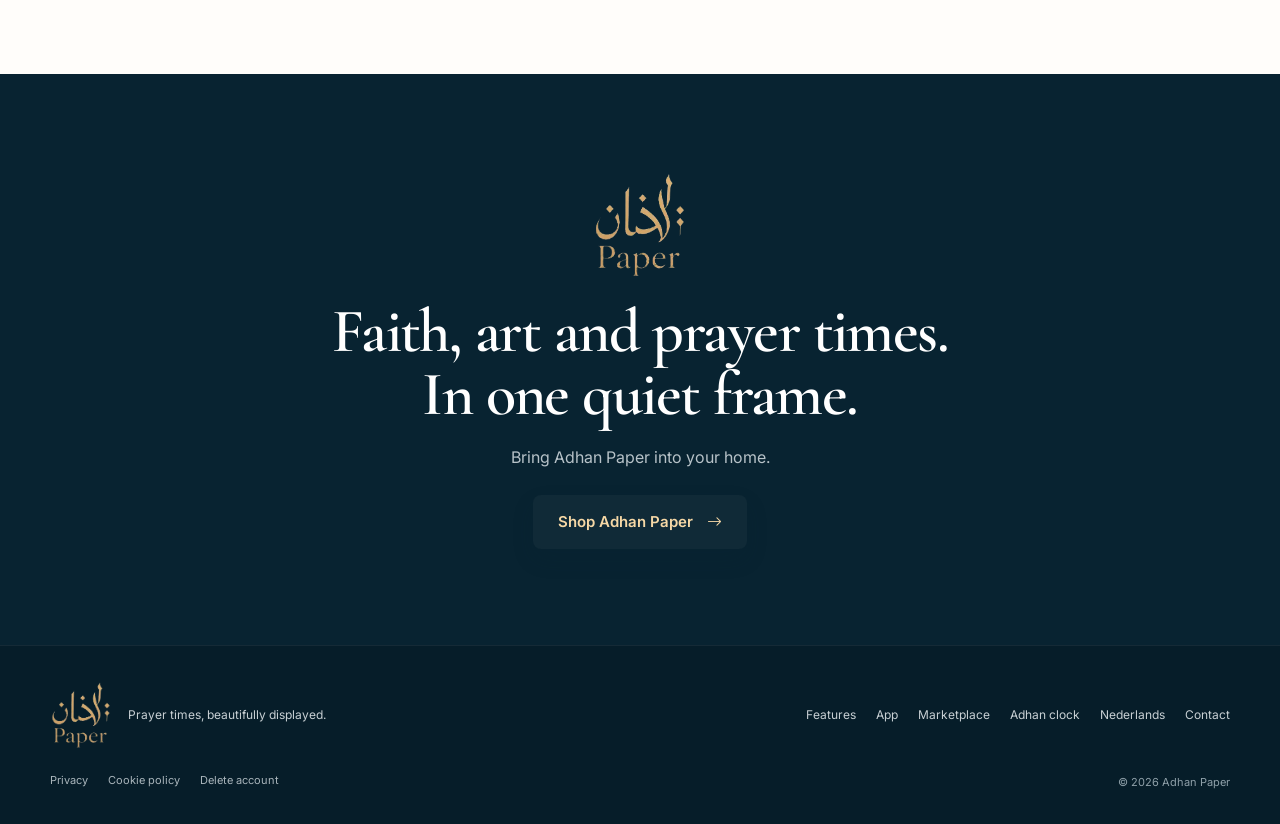
==== commit 0cdefd35: "Improve multilingual landing page SEO" ====
--- a/index.html
+++ b/index.html
@@ -4,8 +4,27 @@
   <meta charset="utf-8" />
   <meta name="viewport" content="width=device-width, initial-scale=1" />
   <meta name="theme-color" content="#fbf8f2" />
-  <meta name="description" content="Adhan Paper — prayer times, beautifully displayed on a paper-like colour e-ink frame." />
-  <title>Adhan Paper — Prayer times, beautifully displayed</title>
+  <meta name="description" content="Adhan Paper is a modern adhan clock with a paper-like colour e-ink display for prayer times, Hijri and Gregorian dates, and curated Islamic art." />
+  <meta name="robots" content="index,follow,max-image-preview:large,max-snippet:-1,max-video-preview:-1" />
+  <link rel="canonical" href="https://adhanpaper.com/" />
+  <link rel="alternate" hreflang="en" href="https://adhanpaper.com/" />
+  <link rel="alternate" hreflang="nl-NL" href="https://adhanpaper.com/nl/" />
+  <link rel="alternate" hreflang="x-default" href="https://adhanpaper.com/" />
+
+  <meta property="og:type" content="website" />
+  <meta property="og:site_name" content="Adhan Paper" />
+  <meta property="og:title" content="Adhan Paper | E-Ink Adhan Clock" />
+  <meta property="og:description" content="A modern adhan clock that brings prayer times, dates and curated Islamic art together on a calm colour e-ink display." />
+  <meta property="og:url" content="https://adhanpaper.com/" />
+  <meta property="og:image" content="https://adhanpaper.com/assets/art-garden-with-times.webp" />
+  <meta property="og:image:width" content="1086" />
+  <meta property="og:image:height" content="1448" />
+  <meta property="og:image:alt" content="Adhan Paper e-ink adhan clock showing prayer times and Islamic art" />
+  <meta name="twitter:card" content="summary_large_image" />
+  <meta name="twitter:title" content="Adhan Paper | E-Ink Adhan Clock" />
+  <meta name="twitter:description" content="Prayer times, dates and curated Islamic art on a paper-like colour e-ink display." />
+  <meta name="twitter:image" content="https://adhanpaper.com/assets/art-garden-with-times.webp" />
+  <title>Adhan Paper | E-Ink Adhan Clock</title>
 
   <link rel="preconnect" href="https://fonts.googleapis.com">
   <link rel="preconnect" href="https://fonts.gstatic.com" crossorigin>
@@ -13,6 +32,90 @@
   <link href="https://fonts.googleapis.com/css2?family=Cormorant+Garamond:wght@500;600;700&amp;family=Inter:wght@400;500;600;700&amp;display=swap" rel="stylesheet">
   <link rel="stylesheet" href="https://cdn.jsdelivr.net/npm/bootstrap-icons@1.11.3/font/bootstrap-icons.min.css">
   <link rel="stylesheet" href="styles.css?v=20260904-2" />
+
+  <script type="application/ld+json">
+  {
+    "@context": "https://schema.org",
+    "@graph": [
+      {
+        "@type": "Organization",
+        "@id": "https://adhanpaper.com/#organization",
+        "name": "Adhan Paper",
+        "url": "https://adhanpaper.com/",
+        "logo": "https://adhanpaper.com/assets/logo-gold.png",
+        "email": "info@adhanpaper.com"
+      },
+      {
+        "@type": "WebSite",
+        "@id": "https://adhanpaper.com/#website",
+        "url": "https://adhanpaper.com/",
+        "name": "Adhan Paper",
+        "inLanguage": ["en", "nl-NL"],
+        "publisher": { "@id": "https://adhanpaper.com/#organization" }
+      },
+      {
+        "@type": "Product",
+        "@id": "https://adhanpaper.com/#adhan-paper",
+        "name": "Adhan Paper",
+        "alternateName": ["Adhan clock", "Adhan klok", "Prayer time display"],
+        "url": "https://adhanpaper.com/",
+        "image": [
+          "https://adhanpaper.com/assets/art-garden-with-times.webp",
+          "https://adhanpaper.com/assets/art-desert-rider-with-times.webp",
+          "https://adhanpaper.com/assets/art-kaaba-with-times.webp"
+        ],
+        "description": "A modern adhan clock with a paper-like colour e-ink display for daily prayer times, Hijri and Gregorian dates, and curated Islamic art.",
+        "category": "Adhan clock",
+        "brand": { "@id": "https://adhanpaper.com/#organization" },
+        "additionalProperty": [
+          { "@type": "PropertyValue", "name": "Display", "value": "Paper-like colour e-ink" },
+          { "@type": "PropertyValue", "name": "Screen glow", "value": "None" },
+          { "@type": "PropertyValue", "name": "Configuration", "value": "Wireless app sync" },
+          { "@type": "PropertyValue", "name": "Adhan reciter", "value": "Curated reciter selection and custom audio upload" },
+          { "@type": "PropertyValue", "name": "Displayed information", "value": "Five daily prayer times, Hijri and Gregorian dates, and Islamic art" }
+        ]
+      },
+      {
+        "@type": "FAQPage",
+        "@id": "https://adhanpaper.com/#questions",
+        "mainEntity": [
+          {
+            "@type": "Question",
+            "name": "What is an adhan clock?",
+            "acceptedAnswer": {
+              "@type": "Answer",
+              "text": "An adhan clock is a home display that keeps the five daily Islamic prayer times visible at a glance."
+            }
+          },
+          {
+            "@type": "Question",
+            "name": "How are prayer times configured on Adhan Paper?",
+            "acceptedAnswer": {
+              "@type": "Answer",
+              "text": "Prayer-time settings are configured in the Adhan Paper app. You can choose your calculation settings or match your local mosque, then sync the settings wirelessly to the frame."
+            }
+          },
+          {
+            "@type": "Question",
+            "name": "Does Adhan Paper show Hijri and Gregorian dates?",
+            "acceptedAnswer": {
+              "@type": "Answer",
+              "text": "Adhan Paper displays Fajr, Dhuhr, Asr, Maghrib and Isha alongside the Hijri and Gregorian date and your selected Islamic artwork."
+            }
+          },
+          {
+            "@type": "Question",
+            "name": "Why does Adhan Paper use e-ink?",
+            "acceptedAnswer": {
+              "@type": "Answer",
+              "text": "The colour e-ink display has a matte, paper-like appearance and no screen glow, helping the adhan clock feel like framed art in the room."
+            }
+          }
+        ]
+      }
+    ]
+  }
+  </script>
 </head>
 <body>
   <header class="site-header" id="top">
@@ -36,7 +139,7 @@
         <div class="hero-copy reveal">
           <span class="eyebrow">ADHAN PAPER</span>
           <h1>Prayer times,<br><em>beautifully displayed.</em></h1>
-          <p class="lead">A colour e-ink display with a paper-like look and no screen glow, designed to bring calm, art and meaning into your space.</p>
+          <p class="lead">Adhan Paper is a modern adhan clock with a paper-like colour e-ink display and no screen glow, designed to bring prayer times, Islamic art and meaning into your space.</p>
           <div class="hero-actions">
             <a class="button button-primary" href="#buy" data-shop-link>Shop now <i class="bi bi-arrow-right"></i></a>
             <a class="text-link" href="#art">Explore the art <i class="bi bi-arrow-down"></i></a>
@@ -52,7 +155,7 @@
       <div class="container feature-grid">
         <article class="feature-item">
           <i class="bi bi-file-earmark-text"></i>
-          <div><strong>Paper-like e-ink</strong><span>Easy on the eyes</span></div>
+          <div><strong>Paper-like e-ink</strong><span>Brings art to life in your home</span></div>
         </article>
         <article class="feature-item">
           <i class="bi bi-brightness-high"></i>
@@ -91,7 +194,7 @@
             </article>
             <article>
               <i class="bi bi-volume-up"></i>
-              <div><strong>Choose your adhan</strong><span>Select an adhan or use your own audio.</span></div>
+              <div><strong>Adhan reciter</strong><span>Choose from curated reciters or add your own audio.</span></div>
             </article>
             <article>
               <i class="bi bi-book"></i>
@@ -101,6 +204,33 @@
           <div class="store-buttons store-buttons-desktop">
             <a class="store-button" href="#" data-app-link aria-label="Download on the App Store"><i class="bi bi-apple"></i><span><small>Download on the</small>App Store</span></a>
             <a class="store-button" href="#" data-play-link aria-label="Get it on Google Play"><i class="bi bi-google-play"></i><span><small>GET IT ON</small>Google Play</span></a>
+          </div>
+        </div>
+      </div>
+    </section>
+
+    <section class="reciter-section section-pad" id="reciter" aria-labelledby="reciter-title">
+      <div class="container reciter-grid">
+        <div class="reciter-visual reveal" aria-hidden="true">
+          <div class="reciter-emblem"><i class="bi bi-volume-up-fill"></i></div>
+          <span class="eyebrow">ADHAN RECITER</span>
+          <p>A voice chosen by you.</p>
+        </div>
+        <div class="reciter-copy reveal delay-1">
+          <span class="eyebrow">ADHAN RECITER</span>
+          <h2 id="reciter-title">A familiar voice for every prayer.</h2>
+          <p>Choose the adhan reciter that feels right for your home. Select from a considered collection, set the voice that is meaningful to you or someone you love, or upload a recording of your own.</p>
+          <div class="reciter-options">
+            <article>
+              <i class="bi bi-collection-play"></i>
+              <h3>Curated reciters</h3>
+              <p>Explore a considered selection of reciters.</p>
+            </article>
+            <article>
+              <i class="bi bi-person-heart"></i>
+              <h3>Personal choice</h3>
+              <p>Keep your favourite reciter, or that of someone you love, close. You can also upload your own audio recording to make the adhan unmistakably yours.</p>
+            </article>
           </div>
         </div>
       </div>
@@ -151,6 +281,35 @@
       </div>
     </section>
 
+    <section class="questions-section section-pad" id="questions">
+      <div class="container questions-layout">
+        <div class="questions-intro reveal">
+          <span class="eyebrow">ADHAN PAPER</span>
+          <h2>An adhan clock designed for calm.</h2>
+          <p>Adhan Paper brings prayer into everyday view without making your home feel more digital. Its art-led design is made to feel like a natural part of your interior.</p>
+          <a class="text-link" href="nl/" lang="nl">Lees over de Adhan klok in het Nederlands <i class="bi bi-arrow-right"></i></a>
+        </div>
+        <div class="question-list">
+          <article class="question-item reveal">
+            <h3>What is an adhan clock?</h3>
+            <p>An adhan clock is a home display that keeps the five daily Islamic prayer times visible at a glance.</p>
+          </article>
+          <article class="question-item reveal delay-1">
+            <h3>How are prayer times configured?</h3>
+            <p>Use the Adhan Paper app to choose your calculation settings or match your local mosque, then sync the settings wirelessly to the frame.</p>
+          </article>
+          <article class="question-item reveal">
+            <h3>Which prayers and dates are shown?</h3>
+            <p>Adhan Paper displays Fajr, Dhuhr, Asr, Maghrib and Isha alongside the Hijri and Gregorian date and your selected Islamic artwork.</p>
+          </article>
+          <article class="question-item reveal delay-1">
+            <h3>Why a colour e-ink display?</h3>
+            <p>E-ink has a matte, paper-like appearance and no screen glow, helping Adhan Paper belong in the room like framed art.</p>
+          </article>
+        </div>
+      </div>
+    </section>
+
     <section class="closing-cta section-pad" id="buy">
       <div class="container closing-inner reveal">
         <img src="assets/logo-gold.png" alt="" aria-hidden="true" />
@@ -171,6 +330,8 @@
         <a href="#features">Features</a>
         <a href="#app">App</a>
         <a href="#art">Marketplace</a>
+        <a href="#questions">Adhan clock</a>
+        <a href="nl/" lang="nl">Nederlands</a>
         <a href="mailto:info@adhanpaper.com">Contact</a>
       </div>
       <nav class="footer-legal" aria-label="Legal links">
--- a/styles.css
+++ b/styles.css
@@ -51,6 +51,7 @@
 h1, h2, h3 { margin-top: 0; }
 h1 { font-family: var(--serif); font-size: clamp(58px, 7vw, 92px); line-height: .93; letter-spacing: -.035em; margin-bottom: 24px; font-weight: 600; }
 h1 em { color: var(--gold); font-style: normal; }
+html[lang="nl-NL"] .hero-copy h1 { font-size: clamp(54px, 6.4vw, 84px); line-height: .98; }
 h2 { font-family: var(--serif); font-size: clamp(42px, 5vw, 62px); line-height: 1.02; letter-spacing: -.025em; font-weight: 600; margin-bottom: 20px; }
 .lead { max-width: 590px; font-size: 18px; line-height: 1.75; color: var(--muted); margin: 0 0 34px; }
 .hero-actions { display: flex; align-items: center; gap: 26px; flex-wrap: wrap; }
@@ -94,6 +95,20 @@
 .store-button small { font-size: 8px; line-height: 1.1; font-weight: 500; }
 .store-buttons-mobile { display: none; }
 
+.reciter-section { background: var(--navy-deep); color: white; overflow: hidden; }
+.reciter-grid { display: grid; grid-template-columns: .78fr 1.22fr; gap: 76px; align-items: center; }
+.reciter-visual { min-height: 420px; display: flex; flex-direction: column; align-items: center; justify-content: center; padding: 44px; text-align: center; border-radius: 18px; background: radial-gradient(circle at 50% 42%, rgba(198,155,94,.24), transparent 48%), rgba(255,255,255,.035); }
+.reciter-emblem { width: 112px; height: 112px; display: grid; place-items: center; margin-bottom: 30px; border: 1px solid rgba(221,194,154,.4); border-radius: 50%; color: var(--gold-soft); font-size: 42px; box-shadow: inset 0 0 0 14px rgba(255,255,255,.025); }
+.reciter-visual .eyebrow { color: var(--gold-soft); margin-bottom: 8px; }
+.reciter-visual p { margin: 0; color: #c7d1d6; font-size: 15px; }
+.reciter-copy h2 { color: #fff; max-width: 620px; }
+.reciter-copy > p { max-width: 650px; margin: 0; color: #c7d1d6; font-size: 17px; line-height: 1.75; }
+.reciter-options { display: grid; grid-template-columns: repeat(2, minmax(0, 1fr)); gap: 12px; margin-top: 32px; }
+.reciter-options article { min-height: 185px; padding: 20px; border: 1px solid rgba(221,194,154,.2); border-radius: 12px; background: rgba(255,255,255,.04); }
+.reciter-options i { display: block; margin-bottom: 16px; color: var(--gold-soft); font-size: 23px; }
+.reciter-options h3 { margin-bottom: 8px; color: #fff; font-family: var(--serif); font-size: 24px; line-height: 1.05; }
+.reciter-options p { margin: 0; color: #c7d1d6; font-size: 12px; line-height: 1.6; }
+
 .art-section { background: #fff; }
 .section-heading { max-width: 760px; margin-bottom: 54px; }
 .section-heading.centered { text-align: center; margin-left: auto; margin-right: auto; }
@@ -122,6 +137,16 @@
 .product-points span { font-size: 13px; display: flex; align-items: center; gap: 8px; }
 .product-points i { color: var(--gold); }
 
+.questions-section { background: var(--paper); }
+.questions-layout { display: grid; grid-template-columns: .82fr 1.18fr; gap: 82px; align-items: start; }
+.questions-intro { position: sticky; top: 128px; }
+.questions-intro > p { color: var(--muted); font-size: 16px; line-height: 1.75; margin: 0 0 24px; max-width: 500px; }
+.questions-intro .text-link { color: #8d6836; font-weight: 600; line-height: 1.6; }
+.question-list { display: grid; grid-template-columns: repeat(2, minmax(0, 1fr)); gap: 18px; }
+.question-item { min-height: 205px; padding: 28px; border: 1px solid var(--line); border-radius: 14px; background: #fff; }
+.question-item h3 { font-family: var(--serif); font-size: 28px; line-height: 1.08; margin-bottom: 13px; }
+.question-item p { color: var(--muted); font-size: 14px; line-height: 1.7; margin: 0; }
+
 .closing-cta { background: var(--navy-deep); color: white; text-align: center; }
 .closing-inner { max-width: 760px; }
 .closing-inner > img { width: 96px; margin: 0 auto 20px; }
@@ -157,12 +182,15 @@
   .hero-grid, .app-grid, .product-grid { grid-template-columns: 1fr; }
   .hero-grid { gap: 40px; }
   h1 { font-size: clamp(52px, 14vw, 74px); }
+  html[lang="nl-NL"] .hero-copy h1 { font-size: clamp(52px, 14vw, 74px); line-height: .93; }
   .hero-visual { order: -1; }
   .hero-visual img { max-height: 490px; object-fit: contain; }
   .feature-grid { grid-template-columns: repeat(2, 1fr); }
   .feature-item:nth-child(2) { border-right: 0; }
   .feature-item:nth-child(-n+2) { border-bottom: 1px solid var(--line); }
   .app-grid { gap: 34px; }
+  .reciter-grid { grid-template-columns: 1fr; gap: 42px; }
+  .reciter-visual { min-height: 330px; }
   .app-showcase-single { flex-direction: column; }
   .store-buttons-mobile { display: flex; width: min(100%, 338px); margin-top: 20px; }
   .store-buttons-mobile .store-button { flex: 1; }
@@ -172,6 +200,8 @@
   .product-grid { gap: 0; }
   .product-image { min-height: 380px; padding: 34px 0; }
   .product-copy { padding: 56px 0 70px; }
+  .questions-layout { grid-template-columns: 1fr; gap: 42px; }
+  .questions-intro { position: static; }
   .footer-inner { grid-template-columns: 1fr; text-align: center; }
   .footer-brand, .footer-links, .footer-legal { justify-content: center; }
   .footer-meta { justify-self: center; }
@@ -187,6 +217,7 @@
   .hero-visual { width: 100%; overflow: hidden; border-radius: 10px; }
   .hero-visual img { width: 100%; height: 360px; max-height: none; object-fit: cover; object-position: center; }
   h1 { font-size: 48px; }
+  html[lang="nl-NL"] .hero-copy h1 { font-size: 48px; }
   h2 { font-size: 40px; }
   .lead { font-size: 16px; }
   .feature-grid { grid-template-columns: 1fr; }
@@ -196,6 +227,10 @@
   .app-phone-frame { width: min(82vw, 320px); padding: 8px; border-radius: 38px; }
   .app-phone-frame img { border-radius: 30px; }
   .mini-features { grid-template-columns: 1fr; }
+  .reciter-visual { min-height: 290px; padding: 32px; }
+  .reciter-emblem { width: 88px; height: 88px; margin-bottom: 22px; font-size: 34px; }
+  .reciter-options { grid-template-columns: 1fr; }
+  .reciter-options article { min-height: 0; }
   .store-buttons-mobile { width: min(82vw, 320px); }
   .store-buttons { flex-direction: column; align-items: stretch; }
   .store-button { justify-content: center; }
@@ -204,6 +239,8 @@
   .product-image { min-height: 0; padding: 28px 18px 10px; }
   .product-image img { width: 100%; height: auto; max-height: none; }
   .product-copy { padding: 42px 0 64px; }
+  .question-list { grid-template-columns: 1fr; }
+  .question-item { min-height: 0; padding: 24px; }
   .footer-links { flex-wrap: wrap; }
 }
 
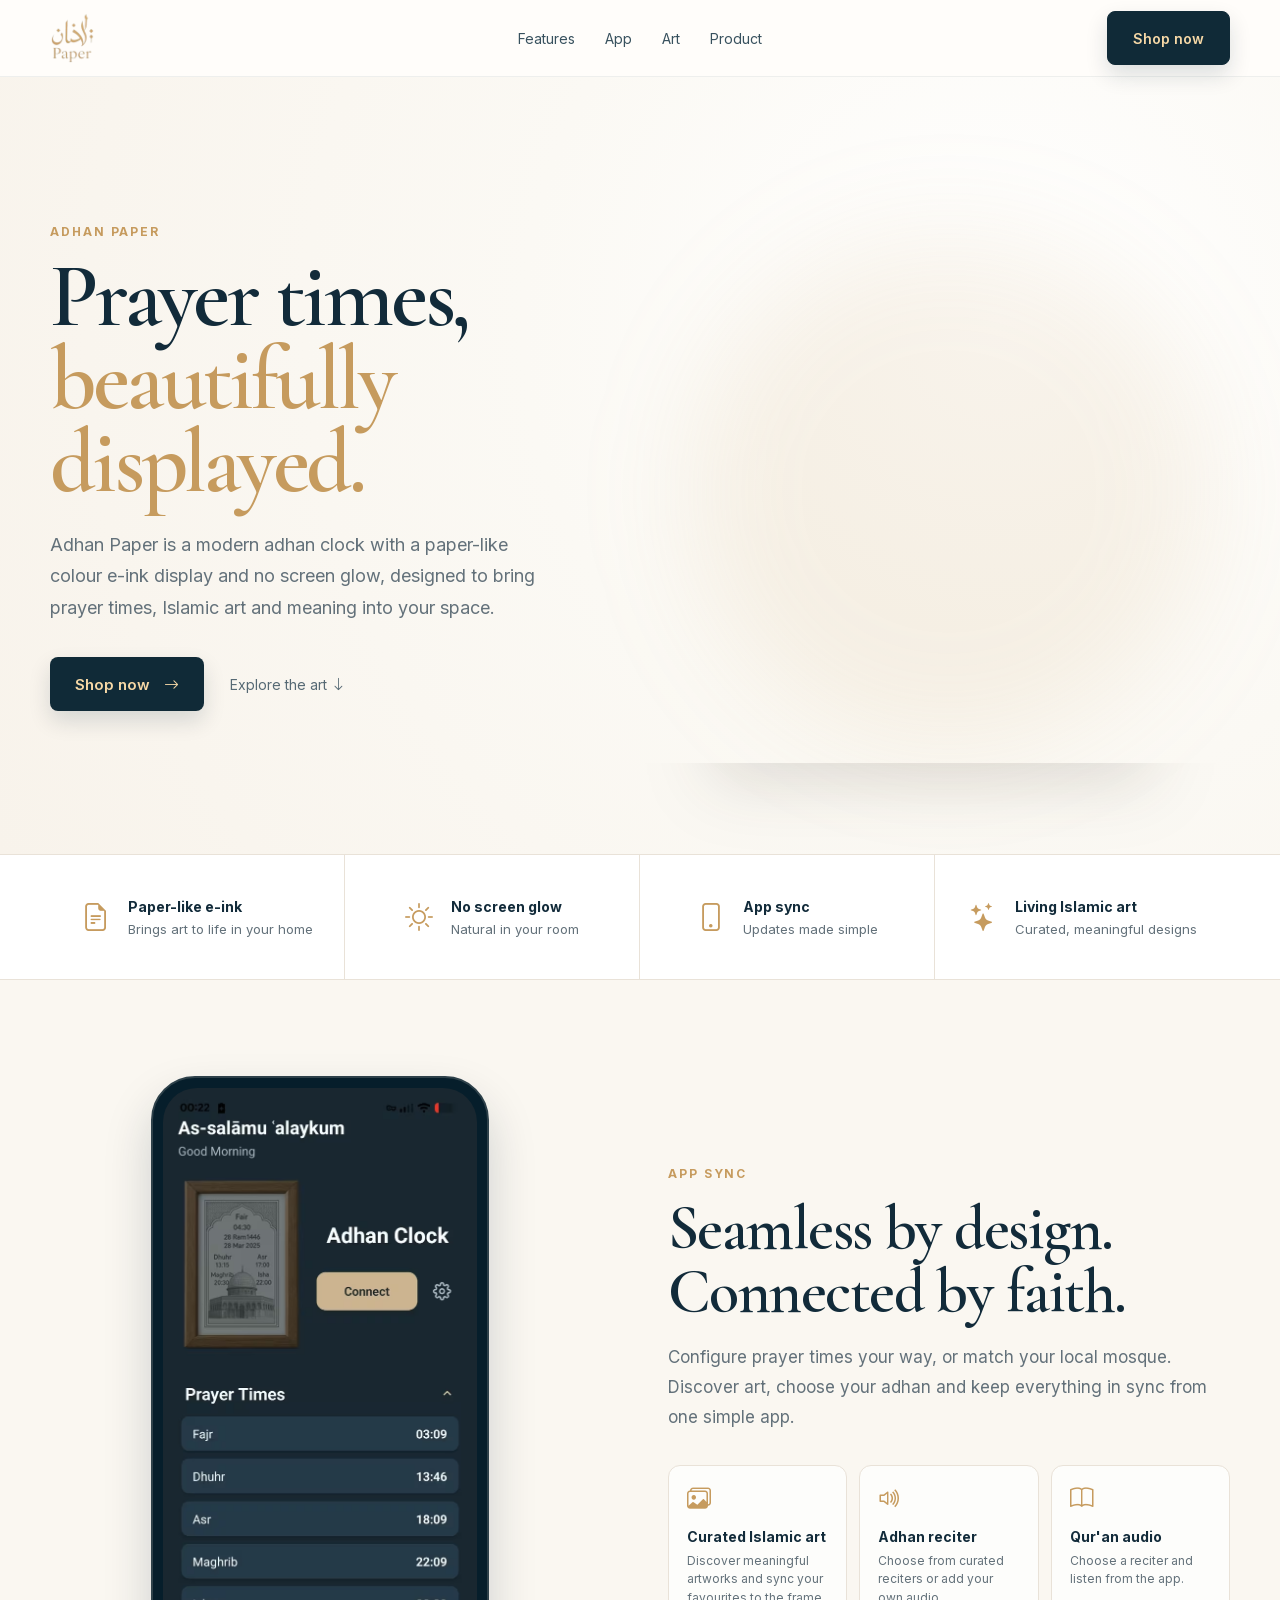
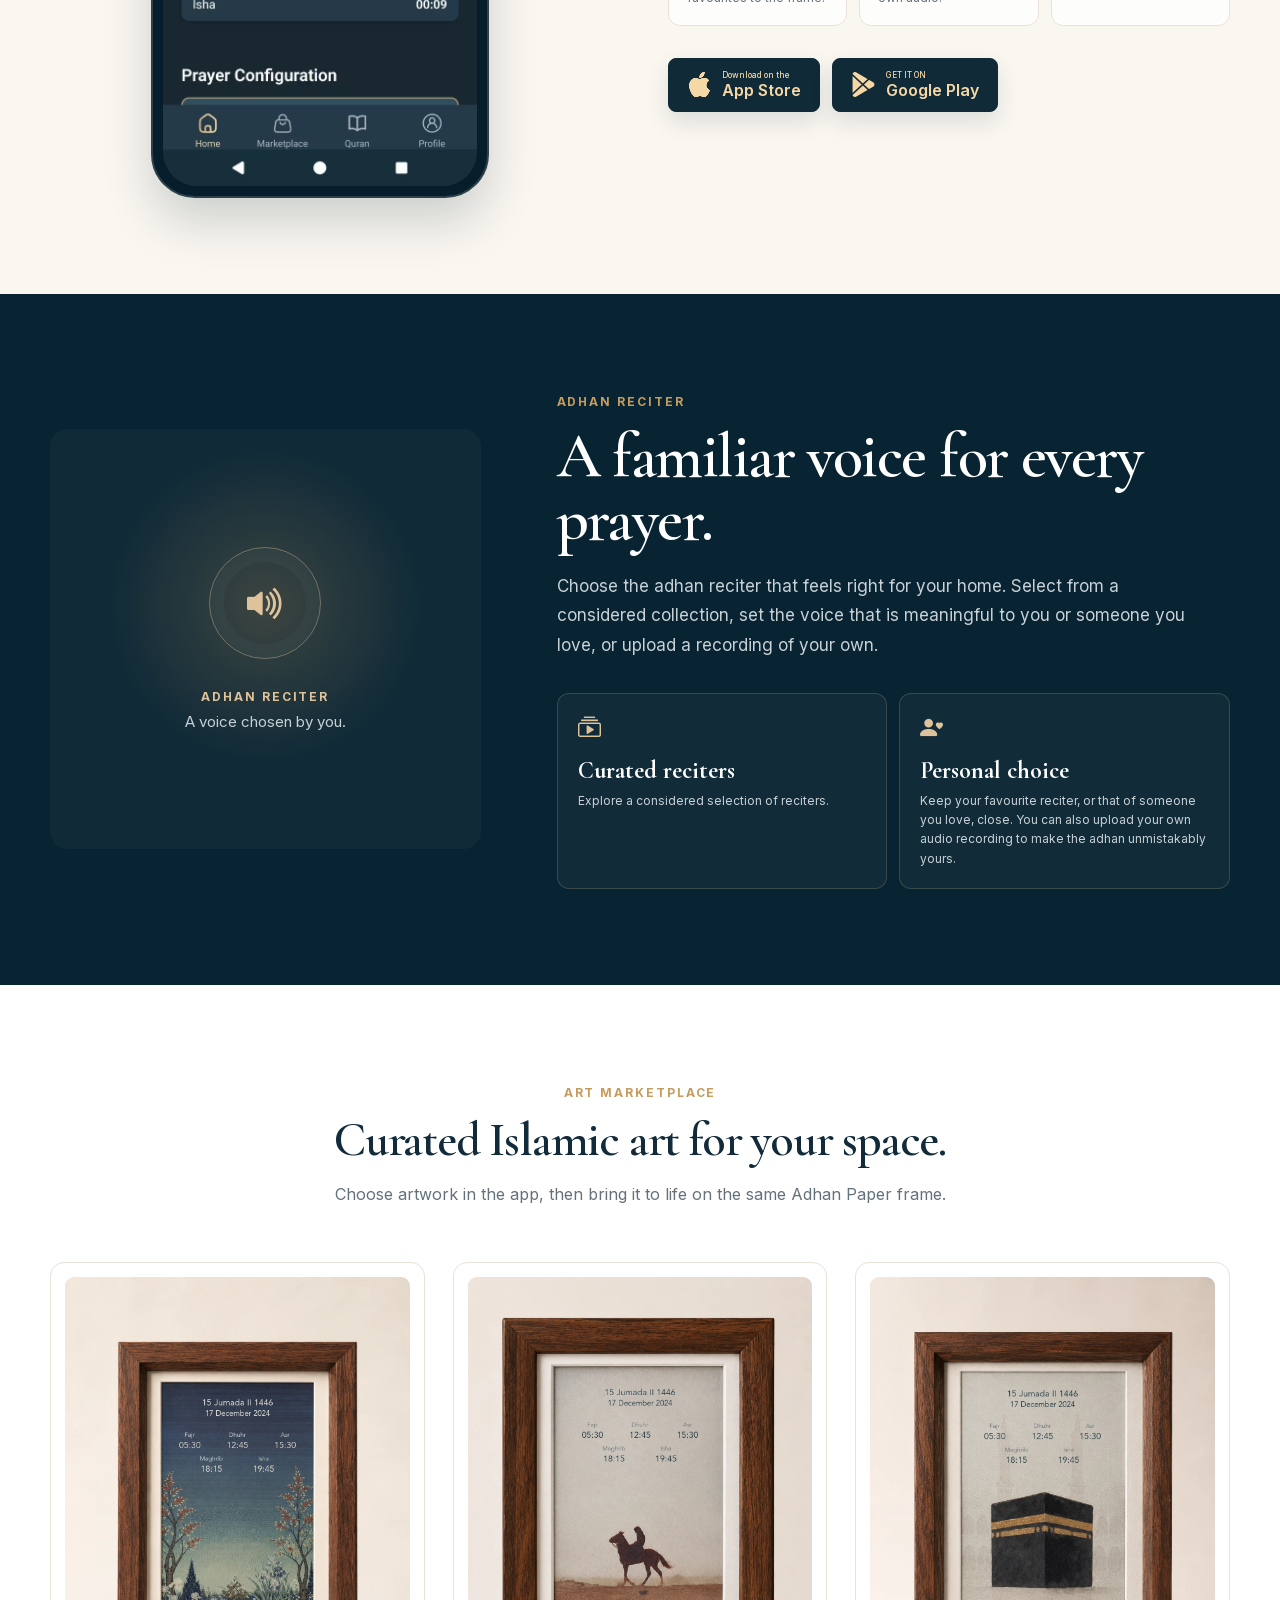
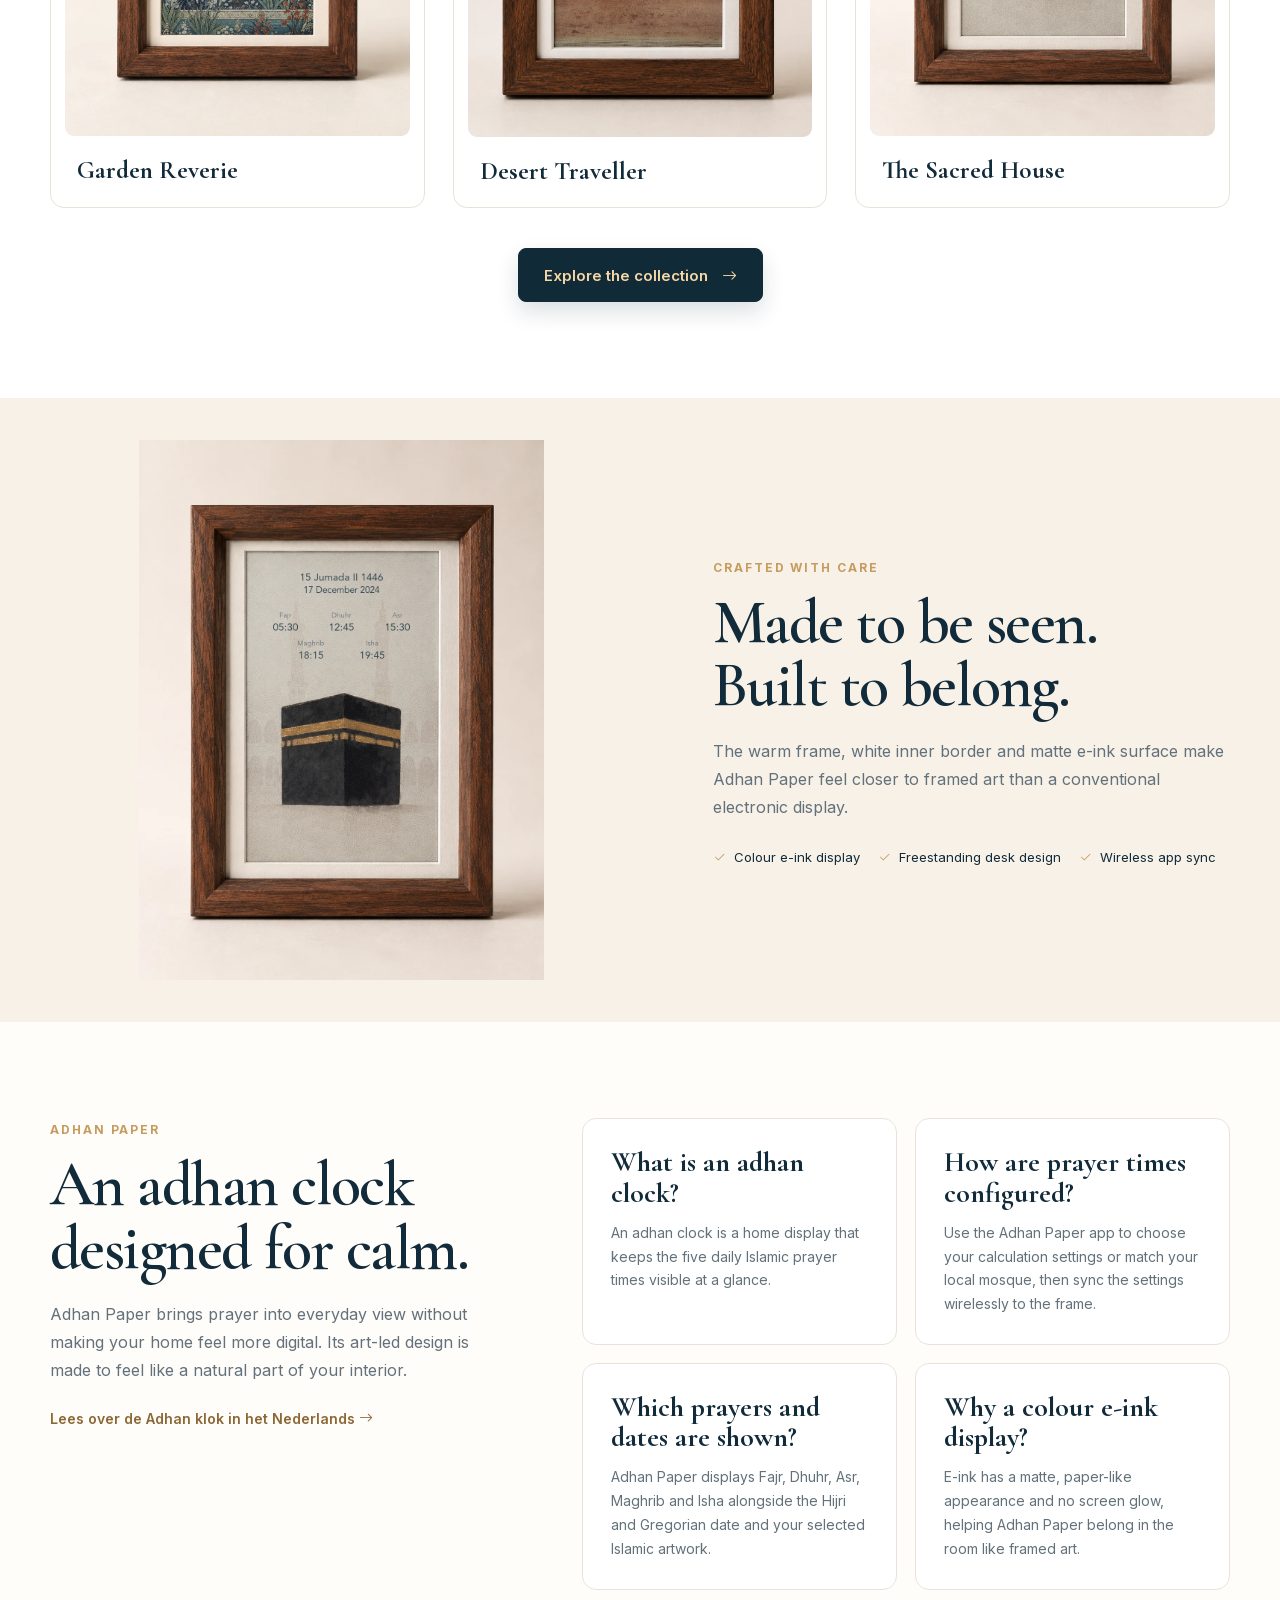
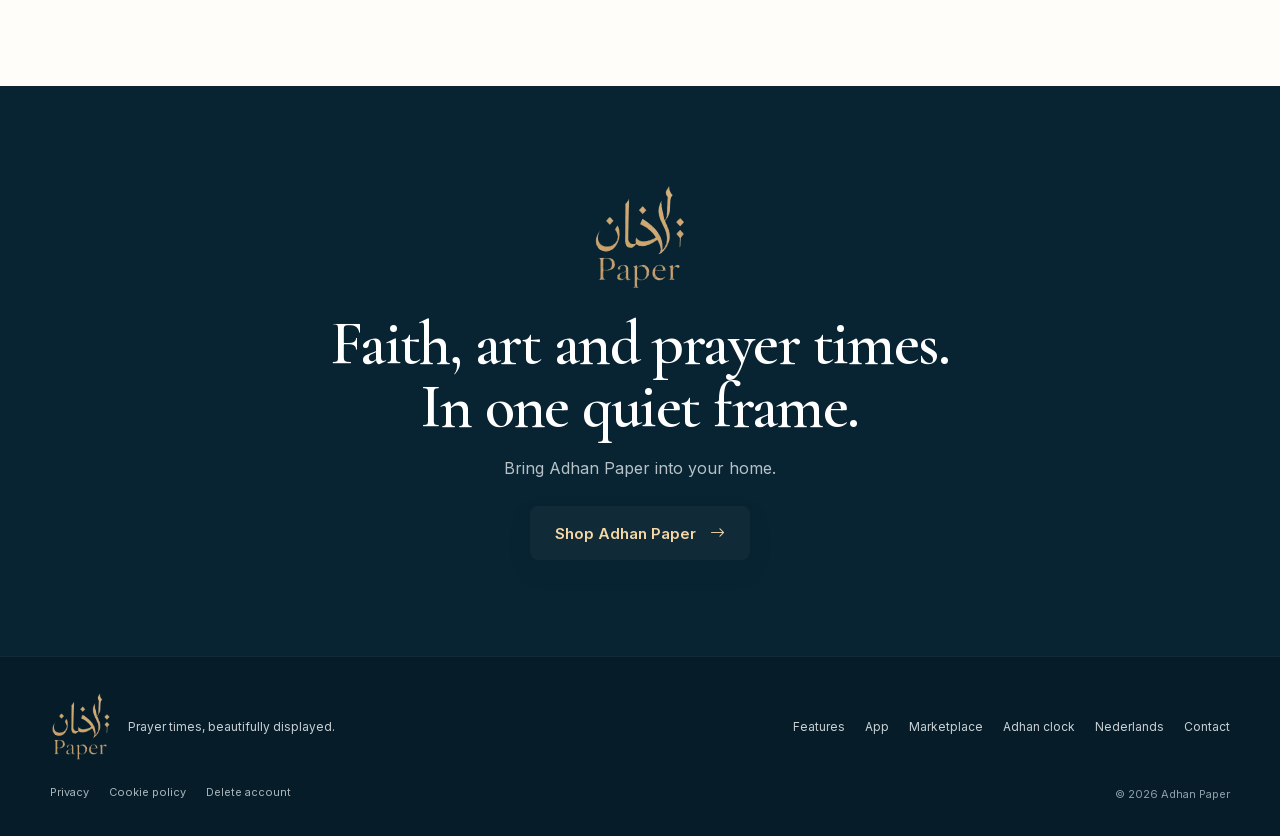
==== commit f540e6c4: "Improve landing page performance" ====
--- a/index.html
+++ b/index.html
@@ -26,12 +26,12 @@
   <meta name="twitter:image" content="https://adhanpaper.com/assets/art-garden-with-times.webp" />
   <title>Adhan Paper | E-Ink Adhan Clock</title>
 
-  <link rel="preconnect" href="https://fonts.googleapis.com">
-  <link rel="preconnect" href="https://fonts.gstatic.com" crossorigin>
   <link rel="icon" type="image/png" href="assets/logo-gold.png" />
-  <link href="https://fonts.googleapis.com/css2?family=Cormorant+Garamond:wght@500;600;700&amp;family=Inter:wght@400;500;600;700&amp;display=swap" rel="stylesheet">
-  <link rel="stylesheet" href="https://cdn.jsdelivr.net/npm/bootstrap-icons@1.11.3/font/bootstrap-icons.min.css">
-  <link rel="stylesheet" href="styles.css?v=20260904-2" />
+  <link rel="preload" href="assets/fonts/cormorant-garamond-latin.woff2" as="font" type="font/woff2" crossorigin>
+  <link rel="preload" href="assets/fonts/inter-latin.woff2" as="font" type="font/woff2" crossorigin>
+  <link rel="preload" href="https://cdn.jsdelivr.net/npm/bootstrap-icons@1.11.3/font/bootstrap-icons.min.css" as="style" onload="this.onload=null;this.rel='stylesheet'">
+  <noscript><link rel="stylesheet" href="https://cdn.jsdelivr.net/npm/bootstrap-icons@1.11.3/font/bootstrap-icons.min.css"></noscript>
+  <link rel="stylesheet" href="styles.css?v=20260907-1" />
 
   <script type="application/ld+json">
   {
@@ -52,28 +52,6 @@
         "name": "Adhan Paper",
         "inLanguage": ["en", "nl-NL"],
         "publisher": { "@id": "https://adhanpaper.com/#organization" }
-      },
-      {
-        "@type": "Product",
-        "@id": "https://adhanpaper.com/#adhan-paper",
-        "name": "Adhan Paper",
-        "alternateName": ["Adhan clock", "Adhan klok", "Prayer time display"],
-        "url": "https://adhanpaper.com/",
-        "image": [
-          "https://adhanpaper.com/assets/art-garden-with-times.webp",
-          "https://adhanpaper.com/assets/art-desert-rider-with-times.webp",
-          "https://adhanpaper.com/assets/art-kaaba-with-times.webp"
-        ],
-        "description": "A modern adhan clock with a paper-like colour e-ink display for daily prayer times, Hijri and Gregorian dates, and curated Islamic art.",
-        "category": "Adhan clock",
-        "brand": { "@id": "https://adhanpaper.com/#organization" },
-        "additionalProperty": [
-          { "@type": "PropertyValue", "name": "Display", "value": "Paper-like colour e-ink" },
-          { "@type": "PropertyValue", "name": "Screen glow", "value": "None" },
-          { "@type": "PropertyValue", "name": "Configuration", "value": "Wireless app sync" },
-          { "@type": "PropertyValue", "name": "Adhan reciter", "value": "Curated reciter selection and custom audio upload" },
-          { "@type": "PropertyValue", "name": "Displayed information", "value": "Five daily prayer times, Hijri and Gregorian dates, and Islamic art" }
-        ]
       },
       {
         "@type": "FAQPage",
@@ -121,7 +99,7 @@
   <header class="site-header" id="top">
     <div class="container header-inner">
       <a class="brand" href="#top" aria-label="Adhan Paper home">
-        <img src="assets/logo-gold.png" alt="Adhan Paper" />
+        <img src="assets/logo-gold.webp" width="192" height="220" alt="Adhan Paper" />
       </a>
       <nav class="desktop-nav" aria-label="Primary navigation">
         <a href="#features">Features</a>
@@ -146,7 +124,11 @@
           </div>
         </div>
         <div class="hero-visual reveal delay-1">
-          <img src="assets/art-garden-with-times.webp" alt="Adhan Paper displaying Garden Reverie with the date and daily prayer times" />
+          <picture>
+            <source media="(max-width: 640px)" srcset="assets/art-garden-with-times-600.avif" type="image/avif" />
+            <source srcset="assets/art-garden-with-times-900.avif" type="image/avif" />
+            <img src="assets/art-garden-with-times.webp" width="1086" height="1448" fetchpriority="high" decoding="async" alt="Adhan Paper displaying Garden Reverie with the date and daily prayer times" />
+          </picture>
         </div>
       </div>
     </section>
@@ -176,7 +158,10 @@
       <div class="container app-grid">
         <div class="app-showcase-single reveal" aria-label="Adhan Paper app home screen">
           <div class="app-phone-frame">
-            <img src="assets/app-home.png" alt="Adhan Paper app home screen with prayer times" />
+            <picture>
+              <source srcset="assets/app-home-640.avif" type="image/avif" />
+              <img src="assets/app-home.png" width="691" height="1536" loading="lazy" decoding="async" alt="Adhan Paper app home screen with prayer times" />
+            </picture>
           </div>
           <div class="store-buttons store-buttons-mobile" aria-label="Download the Adhan Paper app">
             <a class="store-button" href="#" data-app-link aria-label="Download on the App Store"><i class="bi bi-apple"></i><span><small>Download on the</small>App Store</span></a>
@@ -246,15 +231,15 @@
 
         <div class="art-grid">
           <article class="art-card reveal">
-            <div class="art-frame"><img src="assets/art-garden-with-times.webp" alt="Garden Reverie on Adhan Paper with Islamic and Gregorian dates and five daily prayer times" loading="lazy" /></div>
+            <div class="art-frame"><img src="assets/art-garden-with-times.webp" width="1086" height="1448" alt="Garden Reverie on Adhan Paper with Islamic and Gregorian dates and five daily prayer times" loading="lazy" decoding="async" /></div>
             <h3>Garden Reverie</h3>
           </article>
           <article class="art-card reveal delay-1">
-            <div class="art-frame"><img src="assets/art-desert-rider-with-times.webp" alt="Desert Traveller on Adhan Paper with Islamic and Gregorian dates and five daily prayer times" loading="lazy" /></div>
+            <div class="art-frame"><img src="assets/art-desert-rider-with-times.webp" width="1086" height="1448" alt="Desert Traveller on Adhan Paper with Islamic and Gregorian dates and five daily prayer times" loading="lazy" decoding="async" /></div>
             <h3>Desert Traveller</h3>
           </article>
           <article class="art-card reveal delay-2">
-            <div class="art-frame"><img src="assets/art-kaaba-with-times.webp" alt="The Sacred House on Adhan Paper with Islamic and Gregorian dates and five daily prayer times" loading="lazy" /></div>
+            <div class="art-frame"><img src="assets/art-kaaba-with-times.webp" width="1086" height="1448" alt="The Sacred House on Adhan Paper with Islamic and Gregorian dates and five daily prayer times" loading="lazy" decoding="async" /></div>
             <h3>The Sacred House</h3>
           </article>
         </div>
@@ -267,7 +252,7 @@
 
     <section class="product-section" id="product">
       <div class="container product-grid">
-        <div class="product-image reveal"><img src="assets/art-kaaba-with-times.webp" alt="Adhan Paper displaying The Sacred House with the date and daily prayer times" loading="lazy" /></div>
+        <div class="product-image reveal"><img src="assets/art-kaaba-with-times.webp" width="1086" height="1448" alt="Adhan Paper displaying The Sacred House with the date and daily prayer times" loading="lazy" decoding="async" /></div>
         <div class="product-copy reveal delay-1">
           <span class="eyebrow">CRAFTED WITH CARE</span>
           <h2>Made to be seen.<br>Built to belong.</h2>
@@ -312,7 +297,7 @@
 
     <section class="closing-cta section-pad" id="buy">
       <div class="container closing-inner reveal">
-        <img src="assets/logo-gold.png" alt="" aria-hidden="true" />
+        <img src="assets/logo-gold.webp" width="192" height="220" alt="" aria-hidden="true" />
         <h2>Faith, art and prayer times.<br>In one quiet frame.</h2>
         <p>Bring Adhan Paper into your home.</p>
         <a class="button button-primary" href="#" data-shop-link>Shop Adhan Paper <i class="bi bi-arrow-right"></i></a>
@@ -323,7 +308,7 @@
   <footer class="site-footer">
     <div class="container footer-inner">
       <div class="footer-brand">
-        <img src="assets/logo-gold.png" alt="Adhan Paper" />
+        <img src="assets/logo-gold.webp" width="192" height="220" alt="Adhan Paper" />
         <span>Prayer times, beautifully displayed.</span>
       </div>
       <div class="footer-links">
@@ -354,7 +339,7 @@
       </button>
 
       <div class="waitlist-mark" aria-hidden="true">
-        <img src="assets/logo-gold.png" alt="" />
+        <img src="assets/logo-gold.webp" width="192" height="220" alt="" />
       </div>
 
       <div class="waitlist-form-view">
--- a/styles.css
+++ b/styles.css
@@ -1,3 +1,19 @@
+@font-face {
+  font-family: "Cormorant Garamond";
+  font-style: normal;
+  font-weight: 500 700;
+  font-display: swap;
+  src: url("assets/fonts/cormorant-garamond-latin.woff2") format("woff2");
+}
+
+@font-face {
+  font-family: "Inter";
+  font-style: normal;
+  font-weight: 400 700;
+  font-display: swap;
+  src: url("assets/fonts/inter-latin.woff2") format("woff2");
+}
+
 :root {
   --navy: #102a37;
   --navy-deep: #082331;
@@ -149,14 +165,14 @@
 
 .closing-cta { background: var(--navy-deep); color: white; text-align: center; }
 .closing-inner { max-width: 760px; }
-.closing-inner > img { width: 96px; margin: 0 auto 20px; }
+.closing-inner > img { width: 96px; height: auto; margin: 0 auto 20px; }
 .closing-inner h2 { color: white; }
 .closing-inner p { color: #b7c2c8; margin-bottom: 28px; }
 
 .site-footer { background: #061d29; color: #c8d0d4; padding: 34px 0; border-top: 1px solid rgba(255,255,255,.06); }
 .footer-inner { display: grid; grid-template-columns: 1fr auto; align-items: center; gap: 20px 32px; }
 .footer-brand { display: flex; align-items: center; gap: 16px; font-size: 12px; }
-.footer-brand img { width: 62px; }
+.footer-brand img { width: 62px; height: auto; }
 .footer-links { display: flex; gap: 20px; font-size: 12px; }
 .footer-links a:hover, .footer-legal a:hover { color: var(--gold-soft); }
 .footer-legal { display: flex; flex-wrap: wrap; gap: 20px; font-size: 11px; color: #a9b5bb; }
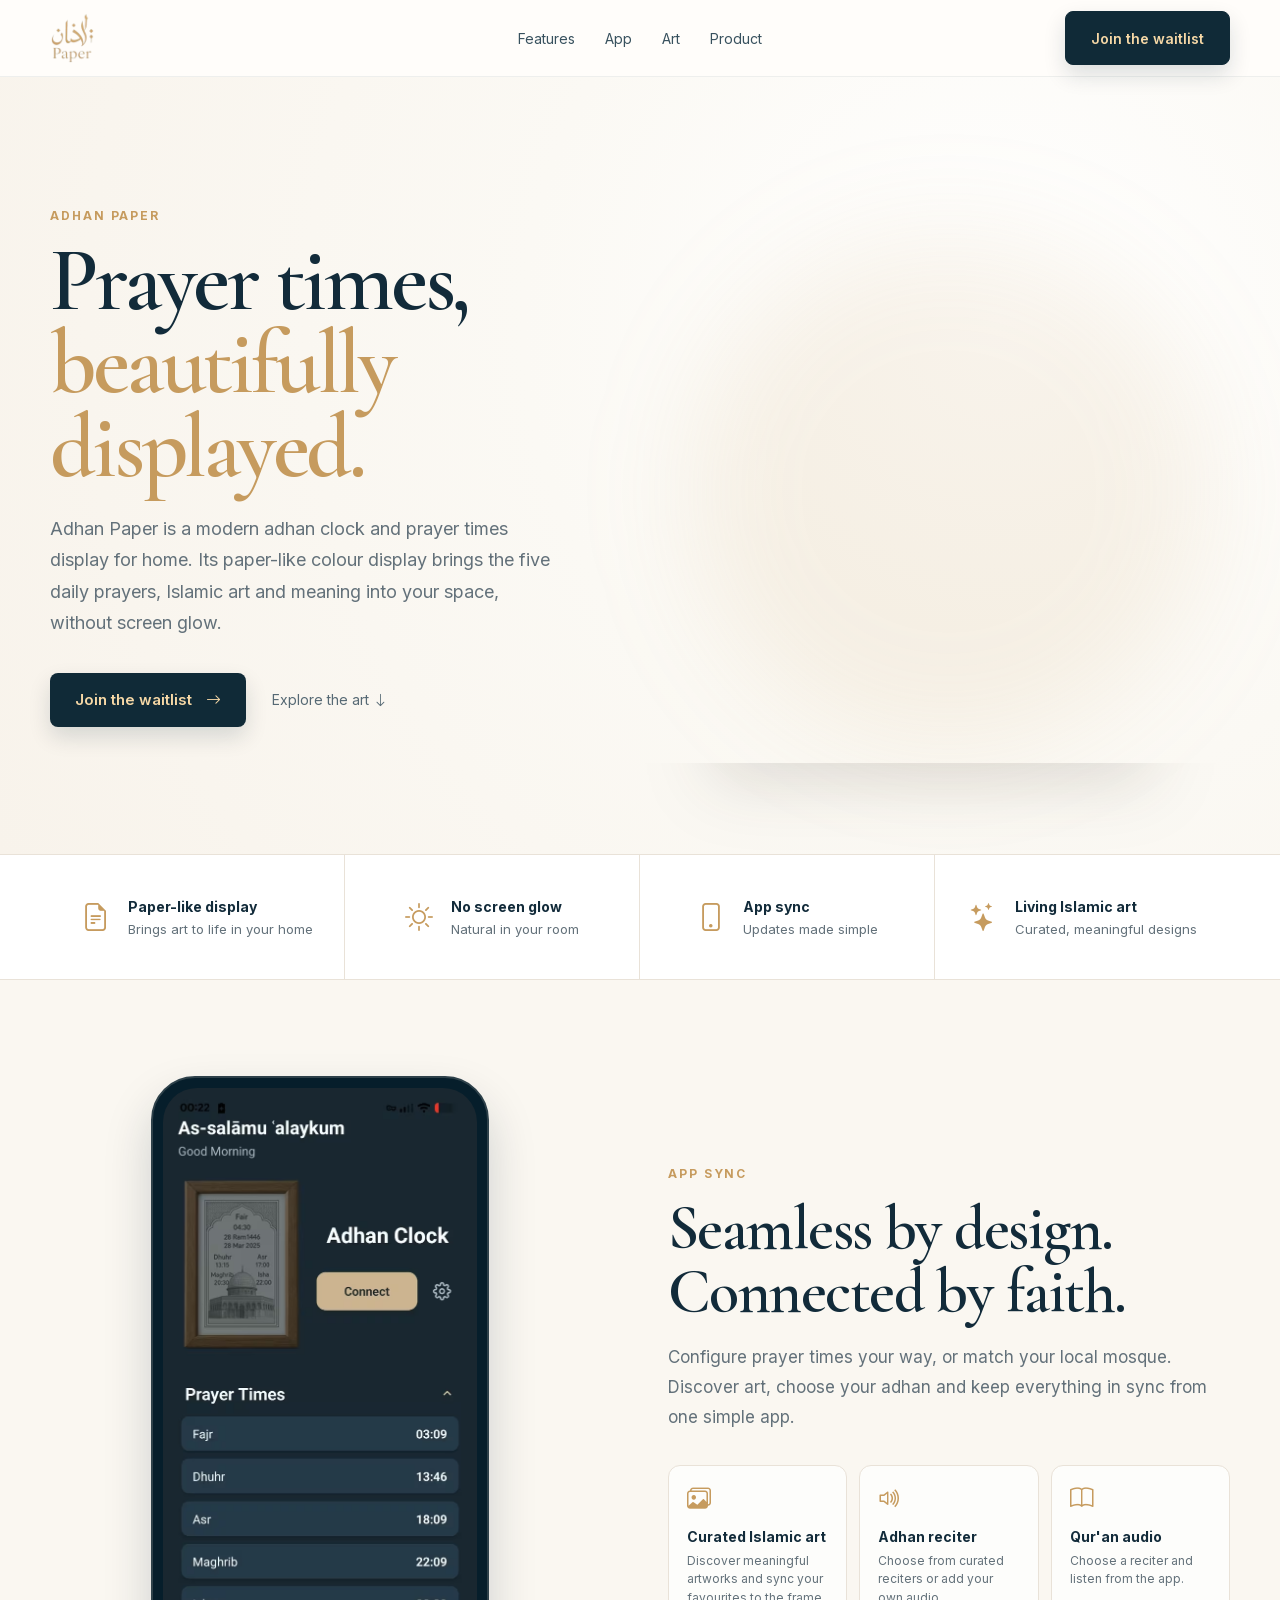
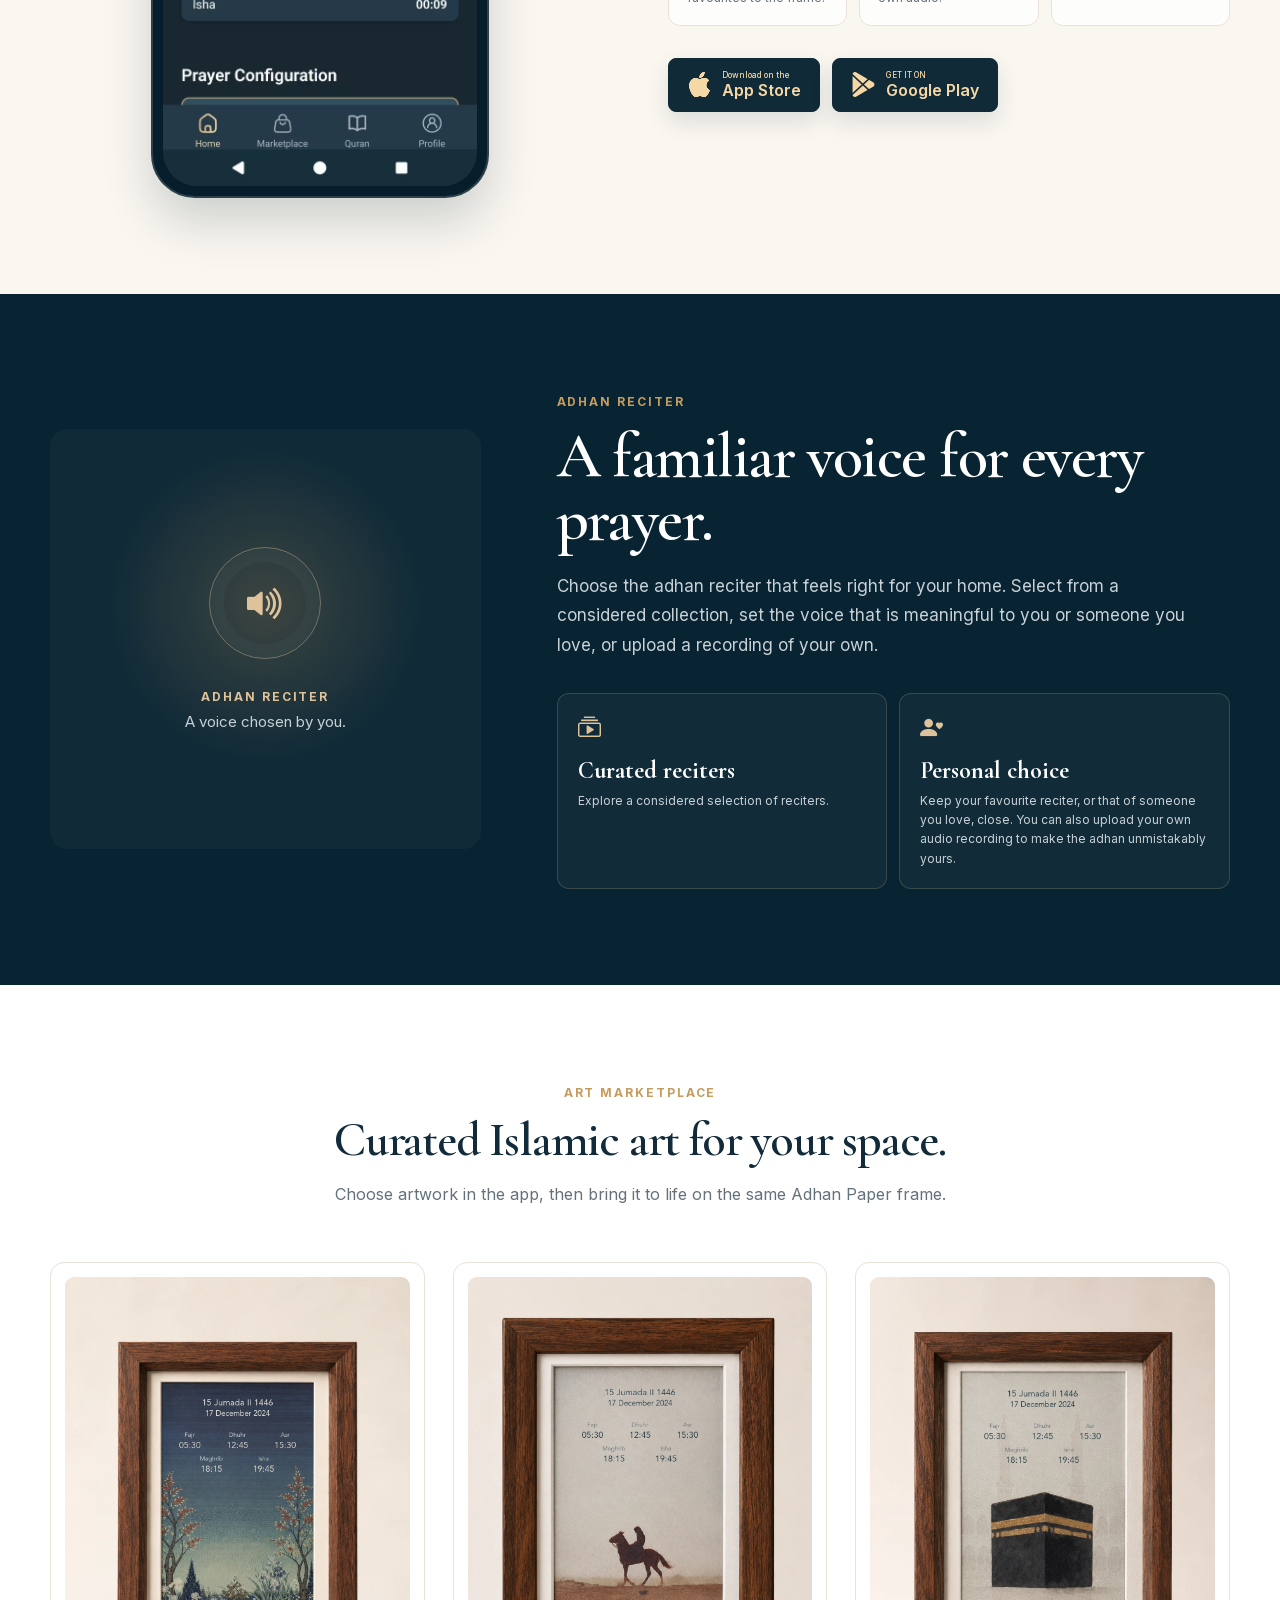
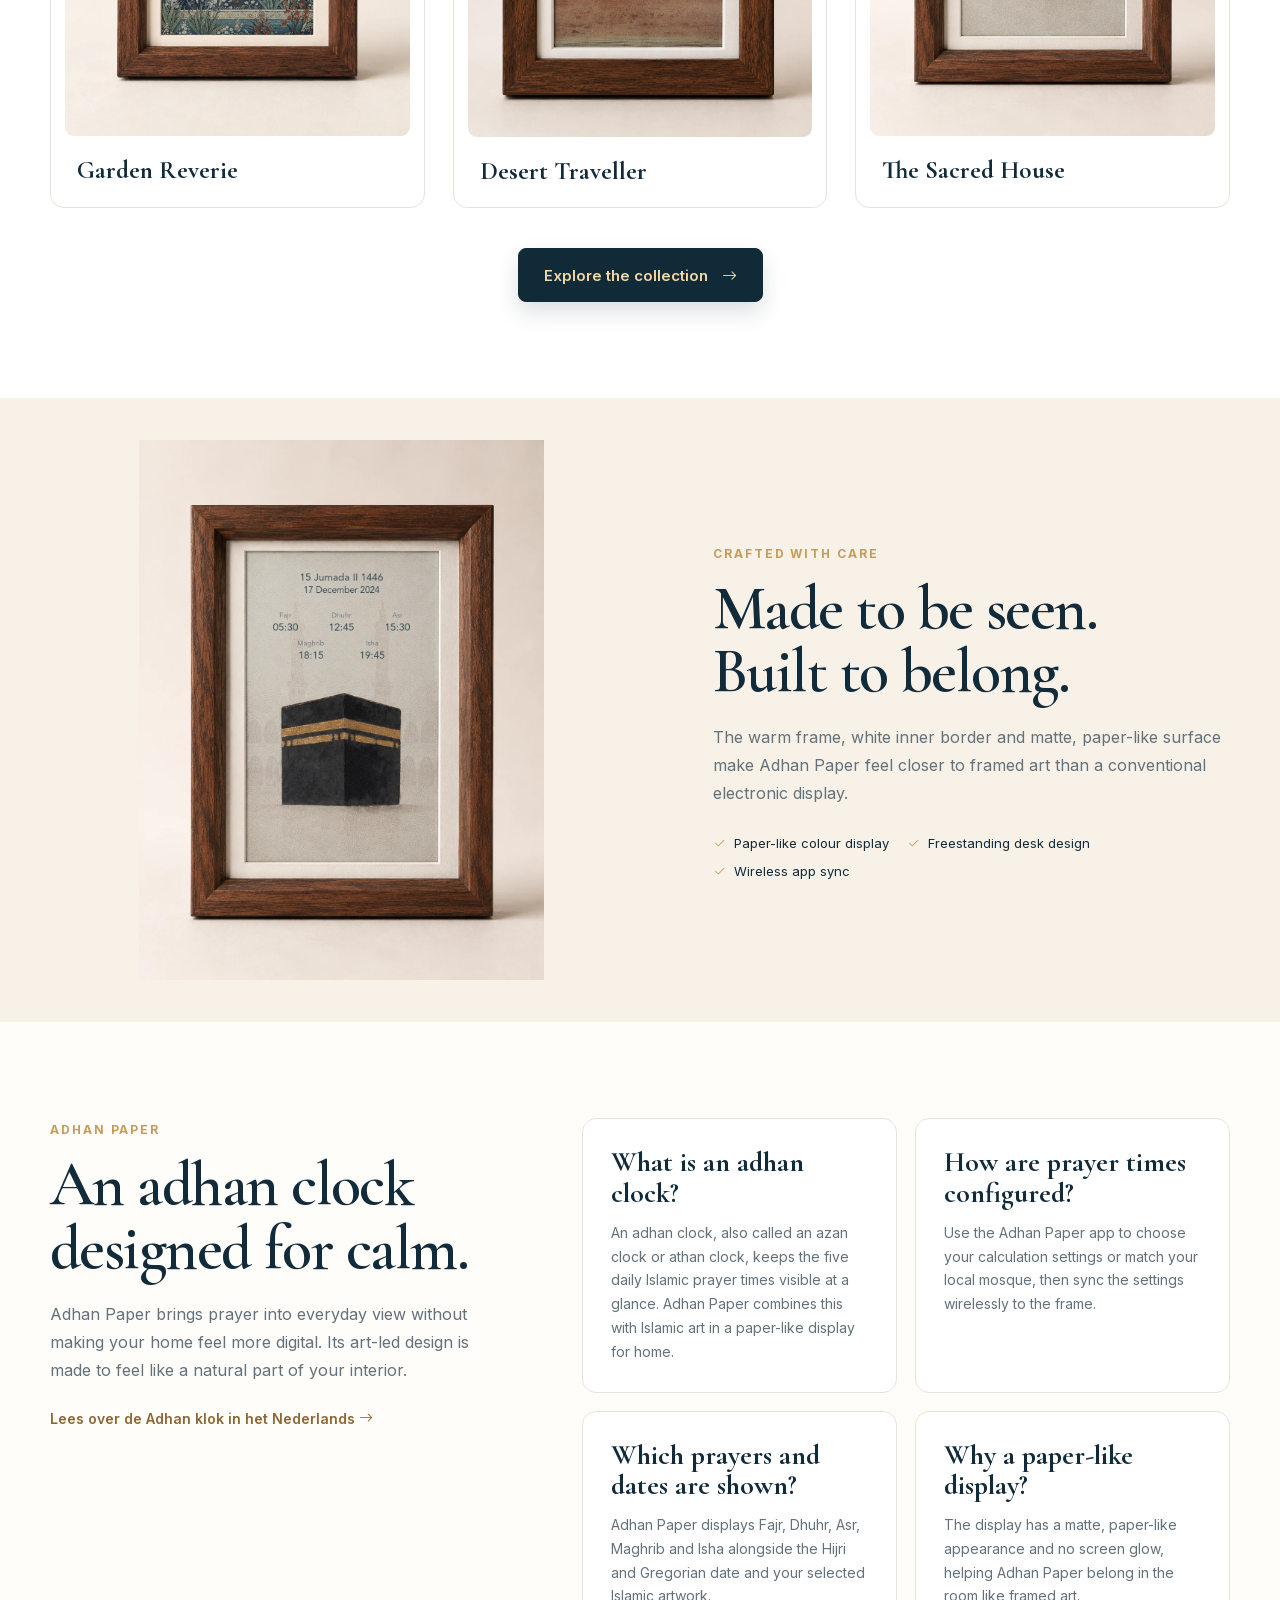
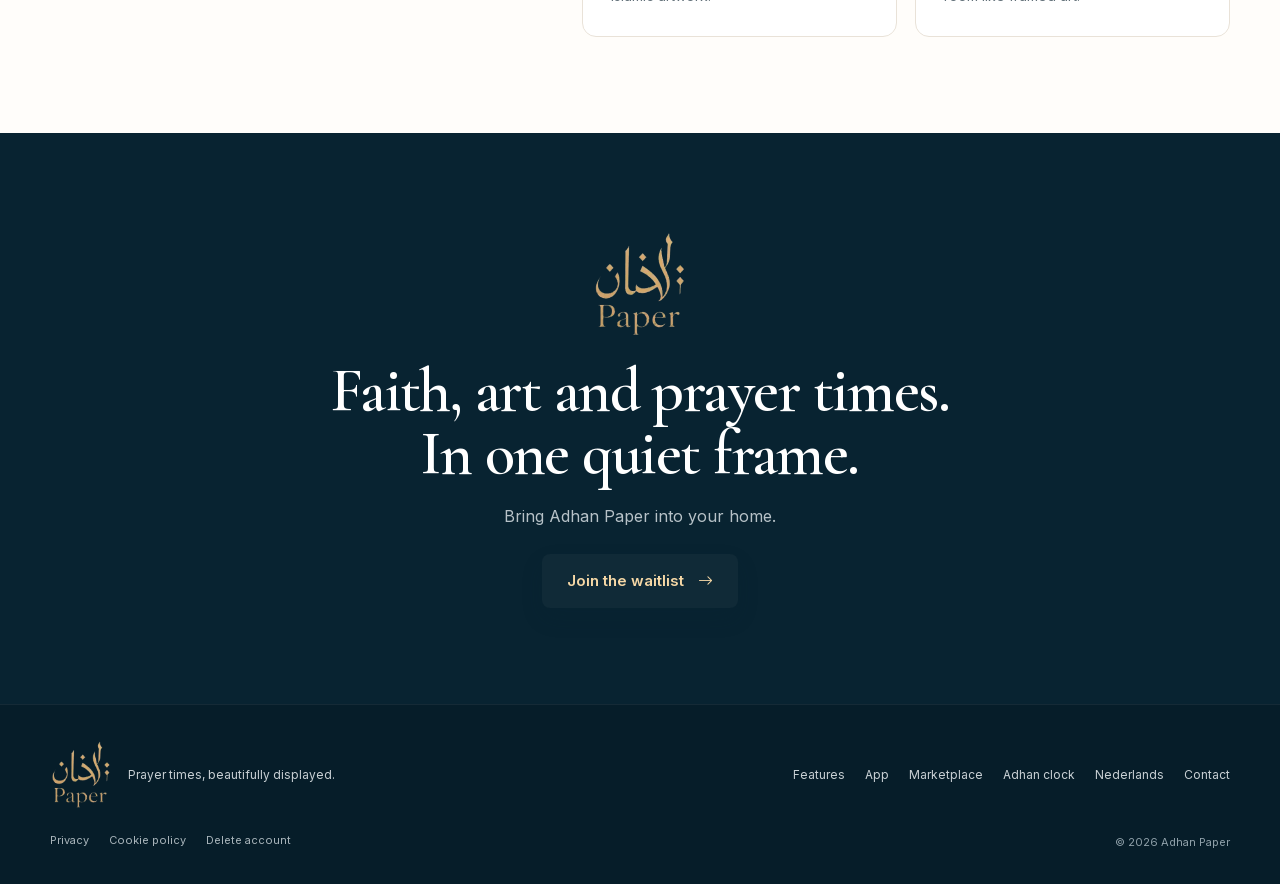
==== commit de0590e7: "Improve prayer clock SEO and add Dutch buying guide" ====
--- a/index.html
+++ b/index.html
@@ -4,7 +4,7 @@
   <meta charset="utf-8" />
   <meta name="viewport" content="width=device-width, initial-scale=1" />
   <meta name="theme-color" content="#fbf8f2" />
-  <meta name="description" content="Adhan Paper is a modern adhan clock with a paper-like colour e-ink display for prayer times, Hijri and Gregorian dates, and curated Islamic art." />
+  <meta name="description" content="A modern adhan clock and prayer times display for home. Discover paper-like colour, Islamic art, and Hijri and Gregorian dates with Adhan Paper." />
   <meta name="robots" content="index,follow,max-image-preview:large,max-snippet:-1,max-video-preview:-1" />
   <link rel="canonical" href="https://adhanpaper.com/" />
   <link rel="alternate" hreflang="en" href="https://adhanpaper.com/" />
@@ -13,20 +13,23 @@
 
   <meta property="og:type" content="website" />
   <meta property="og:site_name" content="Adhan Paper" />
-  <meta property="og:title" content="Adhan Paper | E-Ink Adhan Clock" />
-  <meta property="og:description" content="A modern adhan clock that brings prayer times, dates and curated Islamic art together on a calm colour e-ink display." />
+  <meta property="og:title" content="Adhan Paper | Adhan Clock &amp; Prayer Times Display" />
+  <meta property="og:description" content="A modern adhan clock that brings prayer times, dates and curated Islamic art together on a calm paper-like colour display." />
   <meta property="og:url" content="https://adhanpaper.com/" />
   <meta property="og:image" content="https://adhanpaper.com/assets/art-garden-with-times.webp" />
   <meta property="og:image:width" content="1086" />
   <meta property="og:image:height" content="1448" />
-  <meta property="og:image:alt" content="Adhan Paper e-ink adhan clock showing prayer times and Islamic art" />
+  <meta property="og:image:alt" content="Adhan Paper paper-like adhan clock showing prayer times and Islamic art" />
   <meta name="twitter:card" content="summary_large_image" />
-  <meta name="twitter:title" content="Adhan Paper | E-Ink Adhan Clock" />
-  <meta name="twitter:description" content="Prayer times, dates and curated Islamic art on a paper-like colour e-ink display." />
+  <meta name="twitter:title" content="Adhan Paper | Adhan Clock &amp; Prayer Times Display" />
+  <meta name="twitter:description" content="Prayer times, dates and curated Islamic art on a paper-like colour display." />
   <meta name="twitter:image" content="https://adhanpaper.com/assets/art-garden-with-times.webp" />
-  <title>Adhan Paper | E-Ink Adhan Clock</title>
-
-  <link rel="icon" type="image/png" href="assets/logo-gold.png" />
+  <title>Adhan Paper | Adhan Clock &amp; Prayer Times Display</title>
+
+  <link rel="icon" href="/favicon.ico" sizes="16x16 32x32 48x48" />
+  <link rel="icon" type="image/png" href="/assets/favicon-48.png" sizes="48x48" />
+  <link rel="icon" type="image/png" href="/assets/favicon-96.png" sizes="96x96" />
+  <link rel="apple-touch-icon" href="/assets/apple-touch-icon.png" sizes="180x180" />
   <link rel="preload" href="assets/fonts/cormorant-garamond-latin.woff2" as="font" type="font/woff2" crossorigin>
   <link rel="preload" href="assets/fonts/inter-latin.woff2" as="font" type="font/woff2" crossorigin>
   <link rel="preload" href="https://cdn.jsdelivr.net/npm/bootstrap-icons@1.11.3/font/bootstrap-icons.min.css" as="style" onload="this.onload=null;this.rel='stylesheet'">
@@ -34,65 +37,42 @@
   <link rel="stylesheet" href="styles.css?v=20260907-1" />
 
   <script type="application/ld+json">
-  {
-    "@context": "https://schema.org",
-    "@graph": [
-      {
-        "@type": "Organization",
-        "@id": "https://adhanpaper.com/#organization",
-        "name": "Adhan Paper",
-        "url": "https://adhanpaper.com/",
-        "logo": "https://adhanpaper.com/assets/logo-gold.png",
-        "email": "info@adhanpaper.com"
-      },
-      {
-        "@type": "WebSite",
-        "@id": "https://adhanpaper.com/#website",
-        "url": "https://adhanpaper.com/",
-        "name": "Adhan Paper",
-        "inLanguage": ["en", "nl-NL"],
-        "publisher": { "@id": "https://adhanpaper.com/#organization" }
-      },
-      {
-        "@type": "FAQPage",
-        "@id": "https://adhanpaper.com/#questions",
-        "mainEntity": [
-          {
-            "@type": "Question",
-            "name": "What is an adhan clock?",
-            "acceptedAnswer": {
-              "@type": "Answer",
-              "text": "An adhan clock is a home display that keeps the five daily Islamic prayer times visible at a glance."
-            }
-          },
-          {
-            "@type": "Question",
-            "name": "How are prayer times configured on Adhan Paper?",
-            "acceptedAnswer": {
-              "@type": "Answer",
-              "text": "Prayer-time settings are configured in the Adhan Paper app. You can choose your calculation settings or match your local mosque, then sync the settings wirelessly to the frame."
-            }
-          },
-          {
-            "@type": "Question",
-            "name": "Does Adhan Paper show Hijri and Gregorian dates?",
-            "acceptedAnswer": {
-              "@type": "Answer",
-              "text": "Adhan Paper displays Fajr, Dhuhr, Asr, Maghrib and Isha alongside the Hijri and Gregorian date and your selected Islamic artwork."
-            }
-          },
-          {
-            "@type": "Question",
-            "name": "Why does Adhan Paper use e-ink?",
-            "acceptedAnswer": {
-              "@type": "Answer",
-              "text": "The colour e-ink display has a matte, paper-like appearance and no screen glow, helping the adhan clock feel like framed art in the room."
-            }
-          }
-        ]
+{
+  "@context": "https://schema.org",
+  "@graph": [
+    {
+      "@type": "Organization",
+      "@id": "https://adhanpaper.com/#organization",
+      "name": "Adhan Paper",
+      "url": "https://adhanpaper.com/",
+      "logo": "https://adhanpaper.com/assets/logo-gold.png",
+      "email": "info@adhanpaper.com"
+    },
+    {
+      "@type": "WebSite",
+      "@id": "https://adhanpaper.com/#website",
+      "url": "https://adhanpaper.com/",
+      "name": "Adhan Paper",
+      "inLanguage": [
+        "en",
+        "nl-NL"
+      ],
+      "publisher": {
+        "@id": "https://adhanpaper.com/#organization"
       }
-    ]
-  }
+    },
+    {
+      "@type": "WebPage",
+      "@id": "https://adhanpaper.com/#webpage",
+      "url": "https://adhanpaper.com/",
+      "name": "Adhan Paper | Adhan Clock & Prayer Times Display",
+      "inLanguage": "en",
+      "isPartOf": {
+        "@id": "https://adhanpaper.com/#website"
+      }
+    }
+  ]
+}
   </script>
 </head>
 <body>
@@ -107,7 +87,7 @@
         <a href="#art">Art</a>
         <a href="#product">Product</a>
       </nav>
-      <a class="nav-cta" href="#buy" data-shop-link>Shop now</a>
+      <a class="nav-cta" href="#buy" data-shop-link>Join the waitlist</a>
     </div>
   </header>
 
@@ -117,9 +97,9 @@
         <div class="hero-copy reveal">
           <span class="eyebrow">ADHAN PAPER</span>
           <h1>Prayer times,<br><em>beautifully displayed.</em></h1>
-          <p class="lead">Adhan Paper is a modern adhan clock with a paper-like colour e-ink display and no screen glow, designed to bring prayer times, Islamic art and meaning into your space.</p>
+          <p class="lead">Adhan Paper is a modern adhan clock and prayer times display for home. Its paper-like colour display brings the five daily prayers, Islamic art and meaning into your space, without screen glow.</p>
           <div class="hero-actions">
-            <a class="button button-primary" href="#buy" data-shop-link>Shop now <i class="bi bi-arrow-right"></i></a>
+            <a class="button button-primary" href="#buy" data-shop-link>Join the waitlist <i class="bi bi-arrow-right"></i></a>
             <a class="text-link" href="#art">Explore the art <i class="bi bi-arrow-down"></i></a>
           </div>
         </div>
@@ -137,7 +117,7 @@
       <div class="container feature-grid">
         <article class="feature-item">
           <i class="bi bi-file-earmark-text"></i>
-          <div><strong>Paper-like e-ink</strong><span>Brings art to life in your home</span></div>
+          <div><strong>Paper-like display</strong><span>Brings art to life in your home</span></div>
         </article>
         <article class="feature-item">
           <i class="bi bi-brightness-high"></i>
@@ -256,9 +236,9 @@
         <div class="product-copy reveal delay-1">
           <span class="eyebrow">CRAFTED WITH CARE</span>
           <h2>Made to be seen.<br>Built to belong.</h2>
-          <p>The warm frame, white inner border and matte e-ink surface make Adhan Paper feel closer to framed art than a conventional electronic display.</p>
+          <p>The warm frame, white inner border and matte, paper-like surface make Adhan Paper feel closer to framed art than a conventional electronic display.</p>
           <div class="product-points">
-            <span><i class="bi bi-check2"></i> Colour e-ink display</span>
+            <span><i class="bi bi-check2"></i> Paper-like colour display</span>
             <span><i class="bi bi-check2"></i> Freestanding desk design</span>
             <span><i class="bi bi-check2"></i> Wireless app sync</span>
           </div>
@@ -277,7 +257,7 @@
         <div class="question-list">
           <article class="question-item reveal">
             <h3>What is an adhan clock?</h3>
-            <p>An adhan clock is a home display that keeps the five daily Islamic prayer times visible at a glance.</p>
+            <p>An adhan clock, also called an azan clock or athan clock, keeps the five daily Islamic prayer times visible at a glance. Adhan Paper combines this with Islamic art in a paper-like display for home.</p>
           </article>
           <article class="question-item reveal delay-1">
             <h3>How are prayer times configured?</h3>
@@ -288,8 +268,8 @@
             <p>Adhan Paper displays Fajr, Dhuhr, Asr, Maghrib and Isha alongside the Hijri and Gregorian date and your selected Islamic artwork.</p>
           </article>
           <article class="question-item reveal delay-1">
-            <h3>Why a colour e-ink display?</h3>
-            <p>E-ink has a matte, paper-like appearance and no screen glow, helping Adhan Paper belong in the room like framed art.</p>
+            <h3>Why a paper-like display?</h3>
+            <p>The display has a matte, paper-like appearance and no screen glow, helping Adhan Paper belong in the room like framed art.</p>
           </article>
         </div>
       </div>
@@ -300,7 +280,7 @@
         <img src="assets/logo-gold.webp" width="192" height="220" alt="" aria-hidden="true" />
         <h2>Faith, art and prayer times.<br>In one quiet frame.</h2>
         <p>Bring Adhan Paper into your home.</p>
-        <a class="button button-primary" href="#" data-shop-link>Shop Adhan Paper <i class="bi bi-arrow-right"></i></a>
+        <a class="button button-primary" href="#" data-shop-link>Join the waitlist <i class="bi bi-arrow-right"></i></a>
       </div>
     </section>
   </main>
--- a/styles.css
+++ b/styles.css
@@ -463,3 +463,8 @@
   .waitlist-input-row { grid-template-columns: 1fr; }
   .waitlist-input-row .button { width: 100%; }
 }
+
+/* Editorial guide uses the existing brand typography and legal-panel layout. */
+.guide-figure { margin: 28px 0; }
+.guide-figure img { display: block; width: min(100%, 420px); height: auto; margin: 0 auto; border-radius: 12px; }
+.guide-figure figcaption { color: var(--muted); font-size: 13px; line-height: 1.6; margin-top: 14px; }
